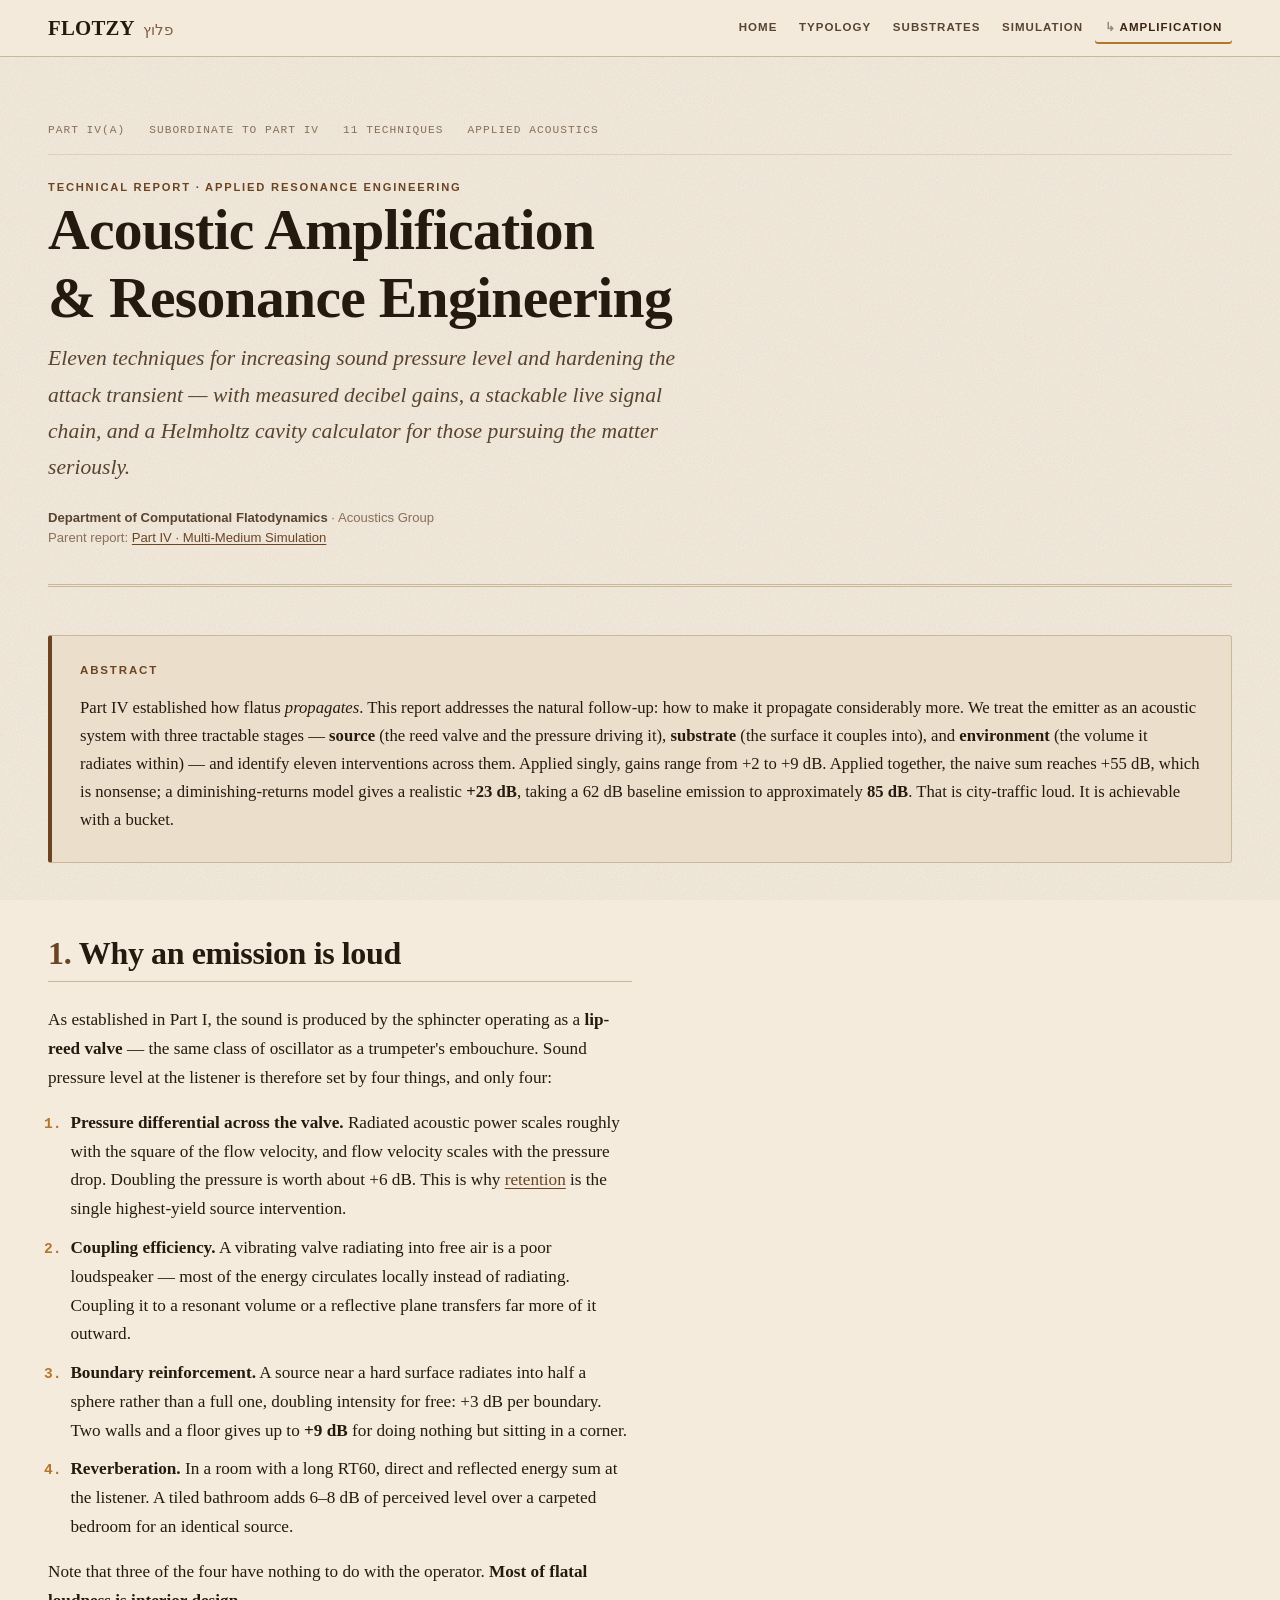
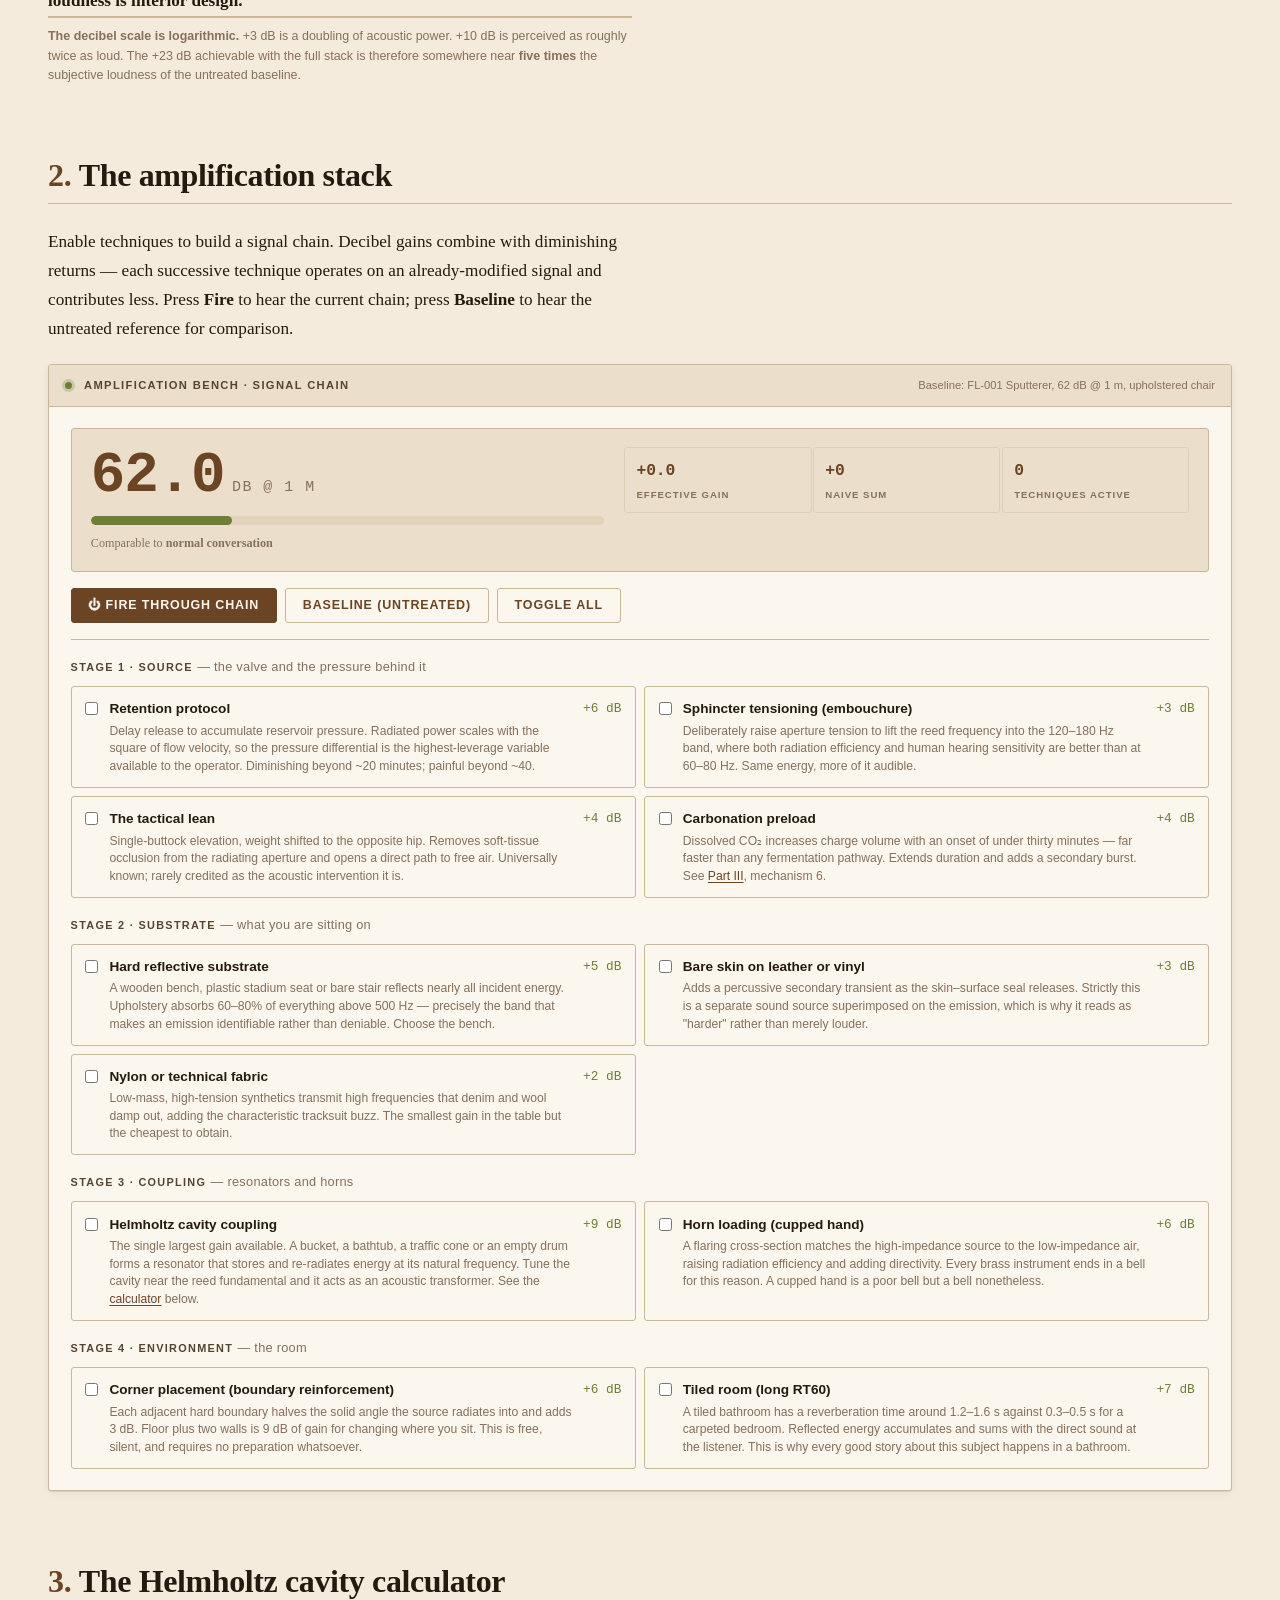
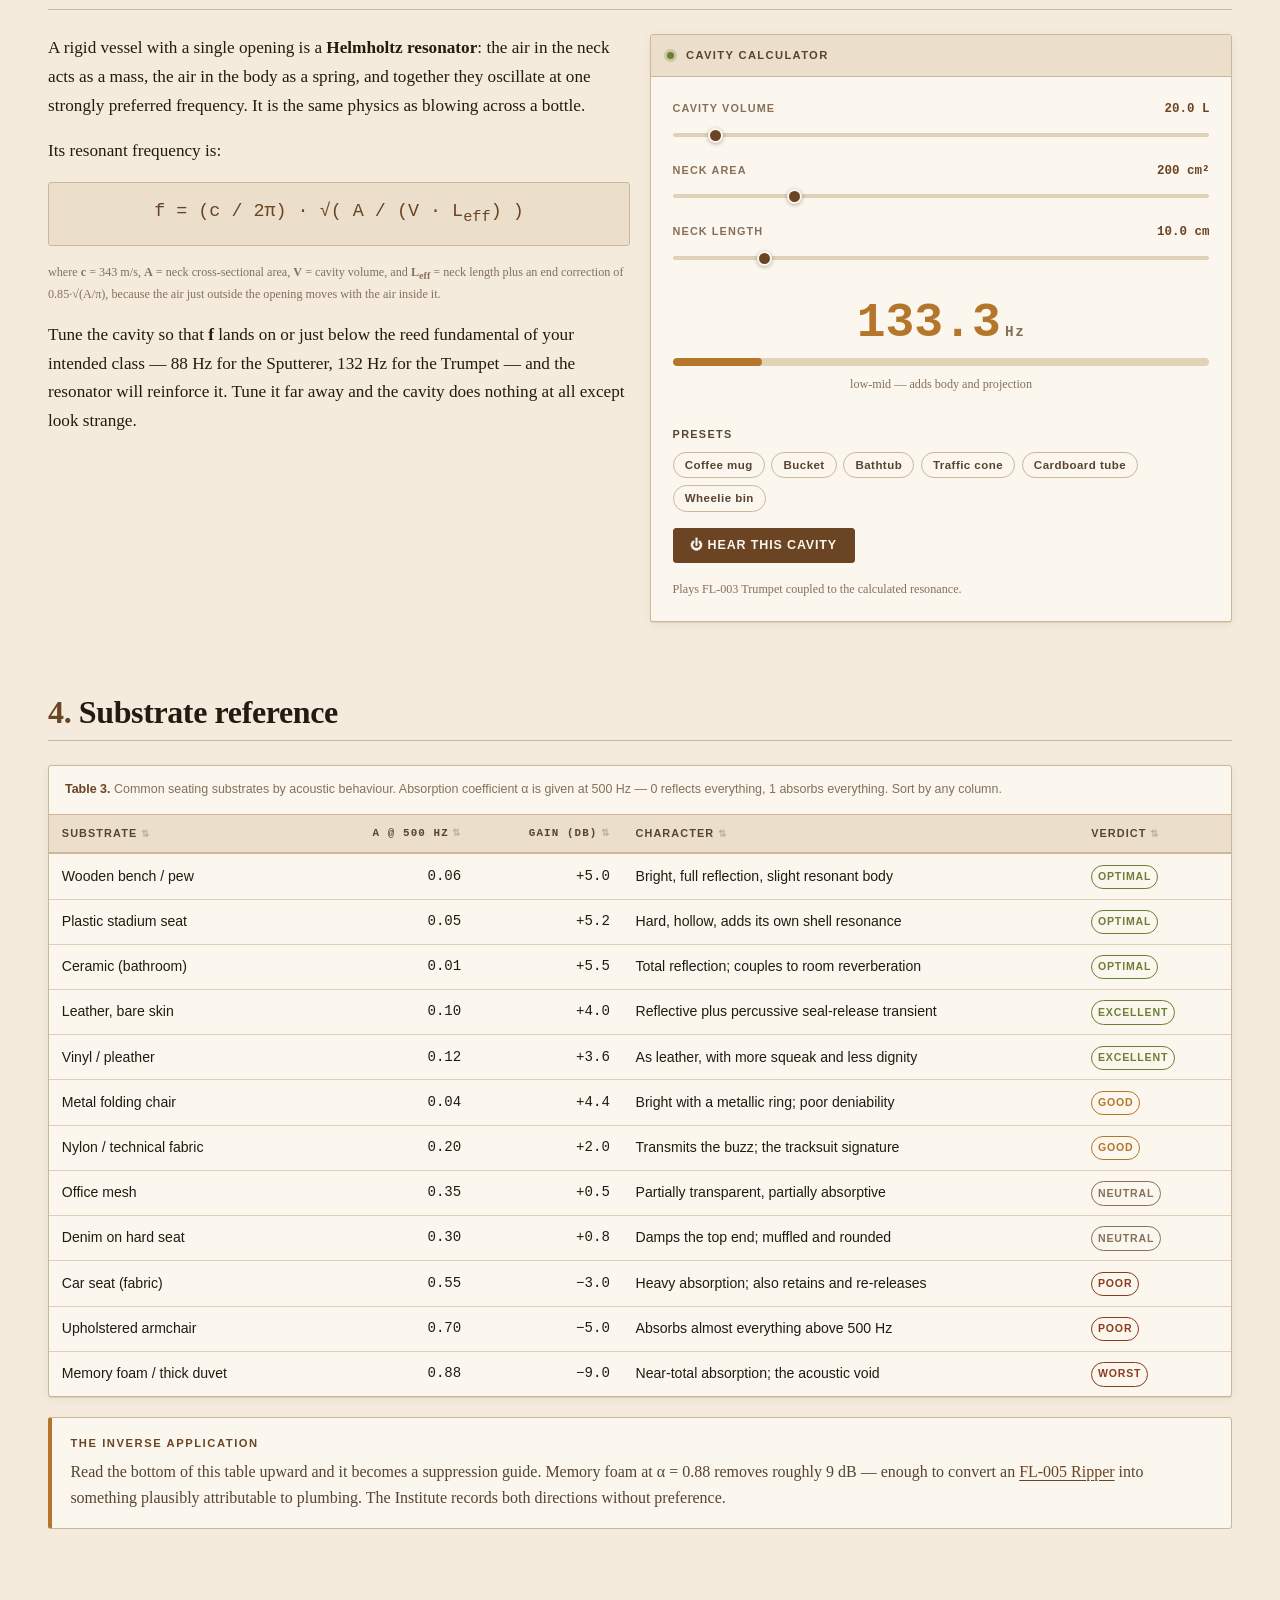
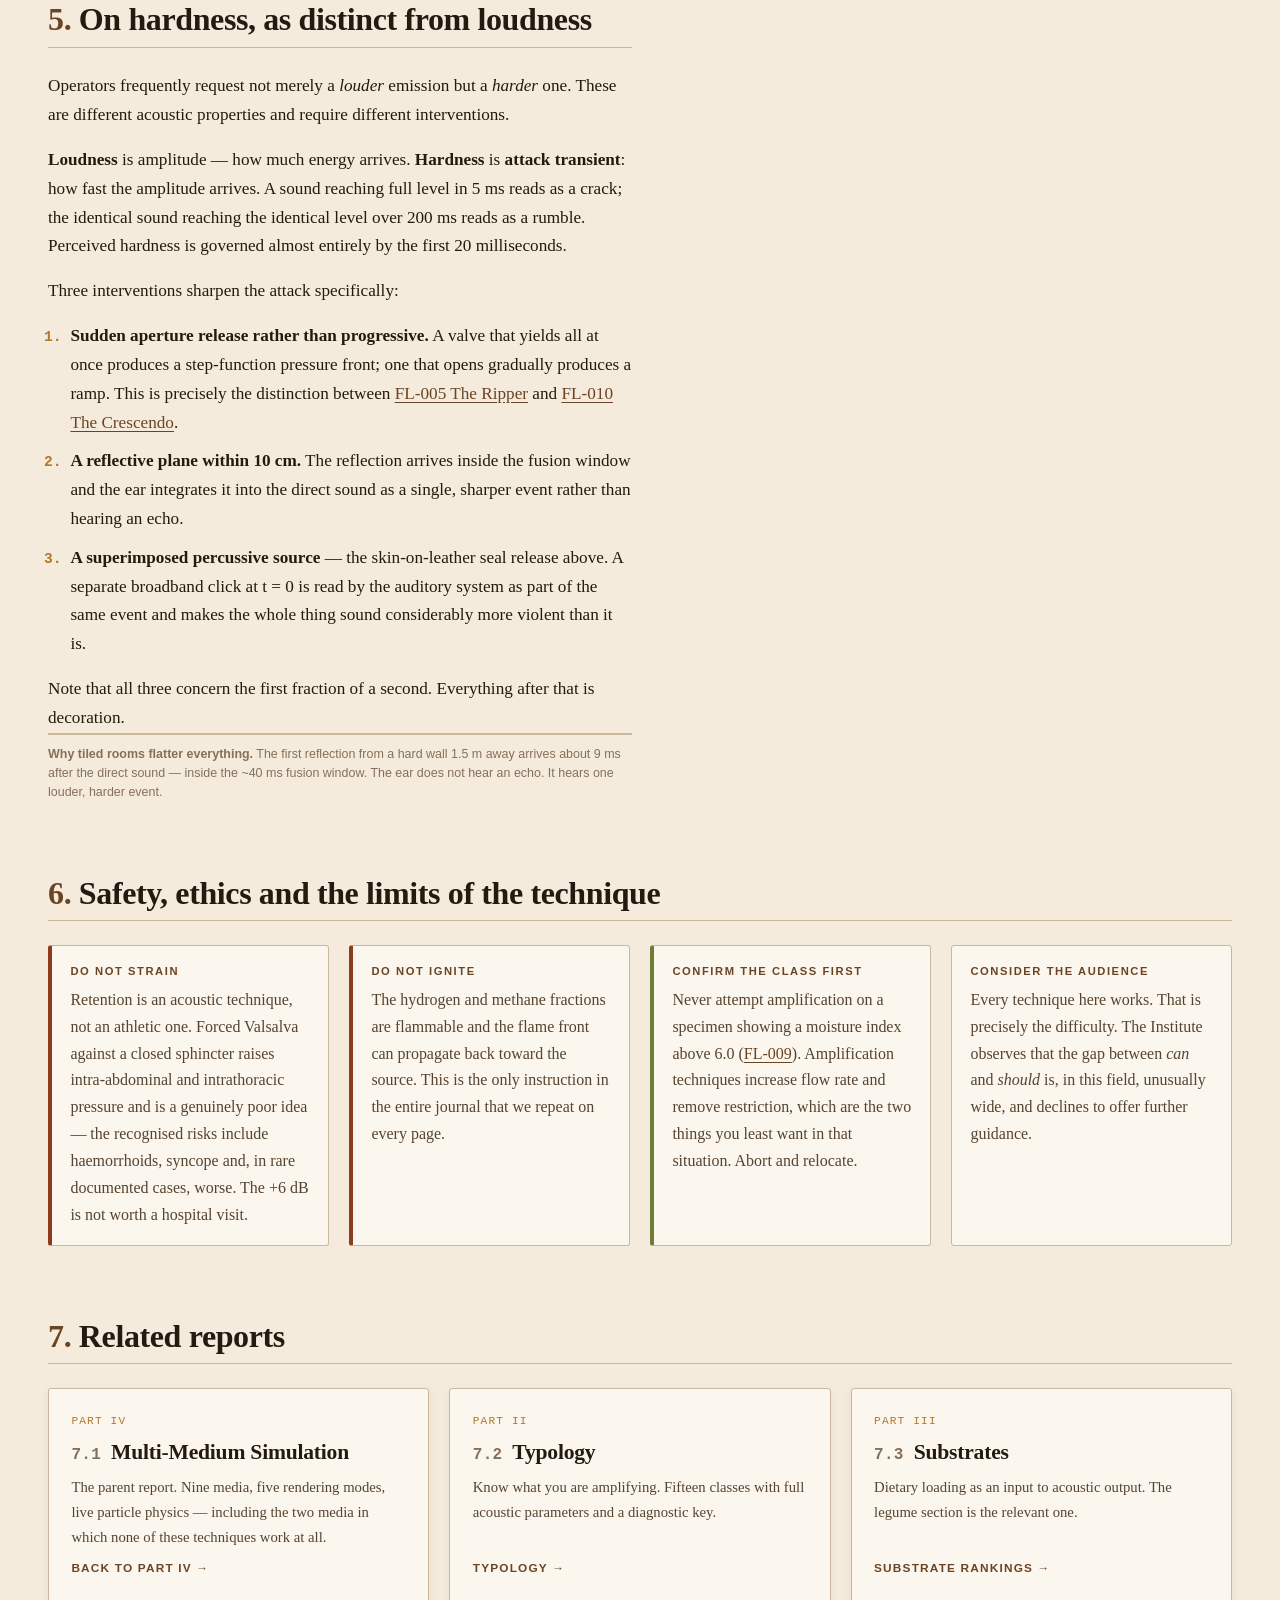
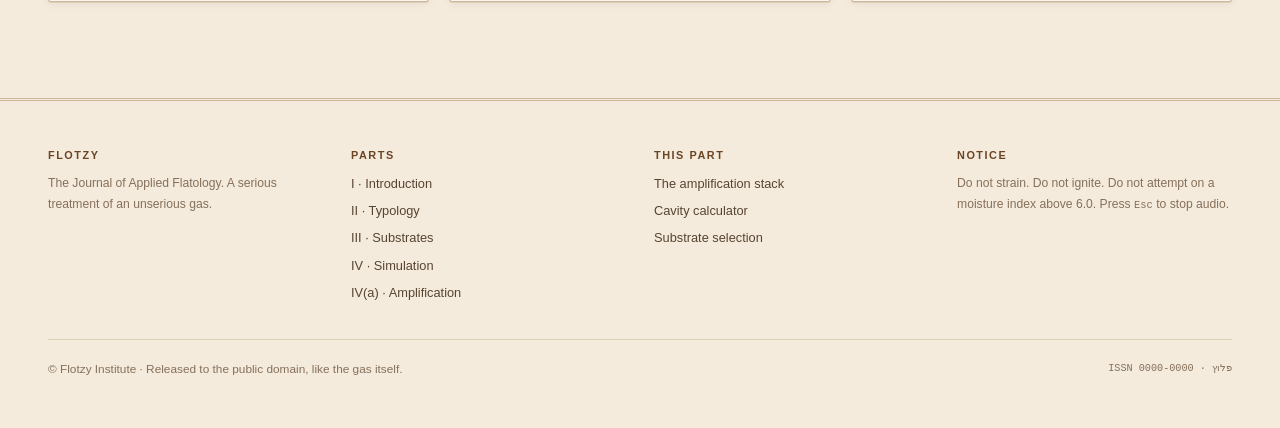
==== amplification.html @ f077f6a9 "Claude" ====
<!DOCTYPE html>
<html lang="en">
<head>
<meta charset="UTF-8">
<meta name="viewport" content="width=device-width, initial-scale=1">
<title>Acoustic Amplification &amp; Resonance Engineering — Flotzy</title>
<meta name="description" content="Eleven stackable techniques for increasing flatal sound pressure level, each with a measured decibel gain, plus a Helmholtz cavity calculator and a live signal chain.">
<link rel="icon" href="data:image/svg+xml,%3Csvg xmlns='http://www.w3.org/2000/svg' viewBox='0 0 32 32'%3E%3Crect width='32' height='32' rx='7' fill='%236B4423'/%3E%3Cellipse cx='12' cy='19' rx='7' ry='5.5' fill='%23E1D2B9' opacity='.9'/%3E%3Cellipse cx='21' cy='14' rx='5' ry='4' fill='%23B4762B'/%3E%3Cellipse cx='24' cy='22' rx='3.4' ry='2.7' fill='%23E1D2B9' opacity='.7'/%3E%3C/svg%3E">
<link rel="stylesheet" href="assets/css/paper.css">
</head>
<body>

<a class="skip" href="#main">Skip to content</a>

<header class="topbar">
  <div class="shell topbar__in">
    <a class="wordmark" href="index.html"><b>FLOTZY</b><span class="heb" lang="he" dir="rtl">פלוץ</span></a>
    <nav class="nav" aria-label="Primary">
      <a href="index.html">Home</a>
      <a href="types.html">Typology</a>
      <a href="foods.html">Substrates</a>
      <a href="science.html">Simulation</a>
      <a class="sub" href="amplification.html">Amplification</a>
    </nav>
  </div>
</header>

<main id="main" class="shell paper-body">

  <div class="masthead">
    <div class="masthead__meta">
      <span>Part IV(a)</span><span>Subordinate to Part IV</span><span>11 techniques</span><span>Applied Acoustics</span>
    </div>
    <p class="kicker">Technical Report · Applied Resonance Engineering</p>
    <h1>Acoustic Amplification<br>&amp; Resonance Engineering</h1>
    <p class="subtitle">Eleven techniques for increasing sound pressure level and hardening the attack
      transient — with measured decibel gains, a stackable live signal chain, and a Helmholtz cavity
      calculator for those pursuing the matter seriously.</p>
    <p class="byline">
      <b>Department of Computational Flatodynamics</b> · Acoustics Group<br>
      Parent report: <a href="science.html">Part IV · Multi-Medium Simulation</a>
    </p>
  </div>

  <div class="paper-grid section-gap numbered">

    <div class="full">
      <div class="abstract flow-md">
        <h2>Abstract</h2>
        <p>Part IV established how flatus <i>propagates</i>. This report addresses the natural follow-up:
          how to make it propagate considerably more. We treat the emitter as an acoustic system with
          three tractable stages — <b>source</b> (the reed valve and the pressure driving it),
          <b>substrate</b> (the surface it couples into), and <b>environment</b> (the volume it radiates
          within) — and identify eleven interventions across them. Applied singly, gains range from
          +2 to +9 dB. Applied together, the naive sum reaches +55 dB, which is nonsense; a
          diminishing-returns model gives a realistic <b>+23 dB</b>, taking a 62 dB baseline emission to
          approximately <b>85 dB</b>. That is city-traffic loud. It is achievable with a bucket.</p>
      </div>
    </div>

    <!-- ================= PHYSICS ================= -->
    <section>
      <h2 class="section-head">Why an emission is loud</h2>

      <div class="prose flow-md">
        <p>As established in Part I, the sound is produced by the sphincter operating as a
          <b>lip-reed valve</b> — the same class of oscillator as a trumpeter's embouchure. Sound pressure
          level at the listener is therefore set by four things, and only four:</p>
        <ol class="numlist">
          <li><b>Pressure differential across the valve.</b> Radiated acoustic power scales roughly with
            the square of the flow velocity, and flow velocity scales with the pressure drop. Doubling
            the pressure is worth about +6 dB. This is why <a href="#retention">retention</a> is the single
            highest-yield source intervention.</li>
          <li><b>Coupling efficiency.</b> A vibrating valve radiating into free air is a poor
            loudspeaker — most of the energy circulates locally instead of radiating. Coupling it to a
            resonant volume or a reflective plane transfers far more of it outward.</li>
          <li><b>Boundary reinforcement.</b> A source near a hard surface radiates into half a sphere
            rather than a full one, doubling intensity for free: +3 dB per boundary. Two walls and a floor
            gives up to <b>+9 dB</b> for doing nothing but sitting in a corner.</li>
          <li><b>Reverberation.</b> In a room with a long RT60, direct and reflected energy sum at the
            listener. A tiled bathroom adds 6–8 dB of perceived level over a carpeted bedroom for an
            identical source.</li>
        </ol>
        <p>Note that three of the four have nothing to do with the operator. <b>Most of flatal loudness is
          interior design.</b></p>
      </div>

      <aside class="marginal">
        <b>The decibel scale is logarithmic.</b> +3 dB is a doubling of acoustic power. +10 dB is
        perceived as roughly twice as loud. The +23 dB achievable with the full stack is therefore
        somewhere near <b>five times</b> the subjective loudness of the untreated baseline.
      </aside>
    </section>

    <!-- ================= THE STACK ================= -->
    <section class="full" id="stack">
      <h2 class="section-head">The amplification stack</h2>

      <p class="prose" style="margin-bottom:1.25rem">Enable techniques to build a signal chain. Decibel
        gains combine with diminishing returns — each successive technique operates on an already-modified
        signal and contributes less. Press <b>Fire</b> to hear the current chain; press <b>Baseline</b>
        to hear the untreated reference for comparison.</p>

      <div class="panel">
        <div class="panel__bar">
          <span class="dot"></span>
          <span>Amplification bench · signal chain</span>
          <span class="muted" style="margin-left:auto;text-transform:none;letter-spacing:0;font-weight:400">
            Baseline: FL-001 Sputterer, 62 dB @ 1 m, upholstered chair
          </span>
        </div>

        <div class="panel__body flow-md">

          <!-- output display -->
          <div class="splbox">
            <div>
              <div class="splbox__v"><span id="splTotal">62.0</span><small>dB @ 1 m</small></div>
              <div class="meter" id="splMeter" style="--v:27.5;--c:var(--methane);height:9px;margin:.7rem 0 .5rem"></div>
              <p class="tiny muted">Comparable to <b id="splCompare">normal conversation</b></p>
            </div>
            <div class="readouts" style="align-content:start">
              <div class="readout"><b id="splGain">+0.0</b><span>Effective gain</span></div>
              <div class="readout"><b id="splNaive">+0</b><span>Naive sum</span></div>
              <div class="readout"><b id="splCount">0</b><span>Techniques active</span></div>
            </div>
          </div>

          <p class="note note--warn tiny" id="hearingWarn" hidden>
            <span class="note__title">Above 85 dB</span>
            Sustained exposure at this level causes permanent hearing damage. The Institute notes that
            nobody has ever sustained a fart for eight hours, but records the warning for completeness.
          </p>

          <div class="btn-row">
            <button class="btn" id="ampFire" type="button">⏻ Fire through chain</button>
            <button class="btn btn--ghost" id="ampBaseline" type="button">Baseline (untreated)</button>
            <button class="btn btn--ghost" id="ampAll" type="button">Toggle all</button>
          </div>

          <hr class="hr">

          <!-- SOURCE -->
          <div>
            <div class="ctrl-label">Stage 1 · Source <span class="muted">— the valve and the pressure behind it</span></div>
            <div class="switches">
              <label class="switch" id="retention">
                <input type="checkbox" data-tech="retention">
                <span><b>Retention protocol</b>
                  <small>Delay release to accumulate reservoir pressure. Radiated power scales with the
                  square of flow velocity, so the pressure differential is the highest-leverage variable
                  available to the operator. Diminishing beyond ~20 minutes; painful beyond ~40.</small></span>
                <span class="gain">+6 dB</span>
              </label>
              <label class="switch">
                <input type="checkbox" data-tech="tensioning">
                <span><b>Sphincter tensioning (embouchure)</b>
                  <small>Deliberately raise aperture tension to lift the reed frequency into the
                  120–180 Hz band, where both radiation efficiency and human hearing sensitivity are
                  better than at 60–80 Hz. Same energy, more of it audible.</small></span>
                <span class="gain">+3 dB</span>
              </label>
              <label class="switch">
                <input type="checkbox" data-tech="lean">
                <span><b>The tactical lean</b>
                  <small>Single-buttock elevation, weight shifted to the opposite hip. Removes soft-tissue
                  occlusion from the radiating aperture and opens a direct path to free air. Universally
                  known; rarely credited as the acoustic intervention it is.</small></span>
                <span class="gain">+4 dB</span>
              </label>
              <label class="switch">
                <input type="checkbox" data-tech="carbonation">
                <span><b>Carbonation preload</b>
                  <small>Dissolved CO₂ increases charge volume with an onset of under thirty minutes —
                  far faster than any fermentation pathway. Extends duration and adds a secondary burst.
                  See <a href="foods.html">Part III</a>, mechanism 6.</small></span>
                <span class="gain">+4 dB</span>
              </label>
            </div>
          </div>

          <!-- SUBSTRATE -->
          <div id="substrate">
            <div class="ctrl-label">Stage 2 · Substrate <span class="muted">— what you are sitting on</span></div>
            <div class="switches">
              <label class="switch">
                <input type="checkbox" data-tech="hardSubstrate">
                <span><b>Hard reflective substrate</b>
                  <small>A wooden bench, plastic stadium seat or bare stair reflects nearly all incident
                  energy. Upholstery absorbs 60–80% of everything above 500 Hz — precisely the band that
                  makes an emission identifiable rather than deniable. Choose the bench.</small></span>
                <span class="gain">+5 dB</span>
              </label>
              <label class="switch">
                <input type="checkbox" data-tech="skinLeather">
                <span><b>Bare skin on leather or vinyl</b>
                  <small>Adds a percussive secondary transient as the skin–surface seal releases. Strictly
                  this is a separate sound source superimposed on the emission, which is why it reads as
                  "harder" rather than merely louder.</small></span>
                <span class="gain">+3 dB</span>
              </label>
              <label class="switch">
                <input type="checkbox" data-tech="nylon">
                <span><b>Nylon or technical fabric</b>
                  <small>Low-mass, high-tension synthetics transmit high frequencies that denim and wool
                  damp out, adding the characteristic tracksuit buzz. The smallest gain in the table but
                  the cheapest to obtain.</small></span>
                <span class="gain">+2 dB</span>
              </label>
            </div>
          </div>

          <!-- COUPLING -->
          <div>
            <div class="ctrl-label">Stage 3 · Coupling <span class="muted">— resonators and horns</span></div>
            <div class="switches">
              <label class="switch">
                <input type="checkbox" data-tech="cavity">
                <span><b>Helmholtz cavity coupling</b>
                  <small>The single largest gain available. A bucket, a bathtub, a traffic cone or an
                  empty drum forms a resonator that stores and re-radiates energy at its natural
                  frequency. Tune the cavity near the reed fundamental and it acts as an acoustic
                  transformer. See the <a href="#helmholtz">calculator</a> below.</small></span>
                <span class="gain">+9 dB</span>
              </label>
              <label class="switch">
                <input type="checkbox" data-tech="megaphone">
                <span><b>Horn loading (cupped hand)</b>
                  <small>A flaring cross-section matches the high-impedance source to the low-impedance
                  air, raising radiation efficiency and adding directivity. Every brass instrument ends
                  in a bell for this reason. A cupped hand is a poor bell but a bell nonetheless.</small></span>
                <span class="gain">+6 dB</span>
              </label>
            </div>
          </div>

          <!-- ENVIRONMENT -->
          <div>
            <div class="ctrl-label">Stage 4 · Environment <span class="muted">— the room</span></div>
            <div class="switches">
              <label class="switch">
                <input type="checkbox" data-tech="corner">
                <span><b>Corner placement (boundary reinforcement)</b>
                  <small>Each adjacent hard boundary halves the solid angle the source radiates into and
                  adds 3 dB. Floor plus two walls is 9 dB of gain for changing where you sit. This is
                  free, silent, and requires no preparation whatsoever.</small></span>
                <span class="gain">+6 dB</span>
              </label>
              <label class="switch">
                <input type="checkbox" data-tech="tiled">
                <span><b>Tiled room (long RT60)</b>
                  <small>A tiled bathroom has a reverberation time around 1.2–1.6 s against 0.3–0.5 s for
                  a carpeted bedroom. Reflected energy accumulates and sums with the direct sound at the
                  listener. This is why every good story about this subject happens in a bathroom.</small></span>
                <span class="gain">+7 dB</span>
              </label>
            </div>
          </div>

        </div>
      </div>
    </section>

    <!-- ================= HELMHOLTZ ================= -->
    <section class="full" id="helmholtz">
      <h2 class="section-head">The Helmholtz cavity calculator</h2>

      <div class="grid-2">
        <div class="prose flow-md">
          <p>A rigid vessel with a single opening is a <b>Helmholtz resonator</b>: the air in the neck acts
            as a mass, the air in the body as a spring, and together they oscillate at one strongly
            preferred frequency. It is the same physics as blowing across a bottle.</p>
          <p>Its resonant frequency is:</p>
          <p class="eqn mono">f = (c / 2π) · √( A / (V · L<sub>eff</sub>) )</p>
          <p class="tiny muted">where <b>c</b> = 343 m/s, <b>A</b> = neck cross-sectional area,
            <b>V</b> = cavity volume, and <b>L<sub>eff</sub></b> = neck length plus an end correction of
            0.85·√(A/π), because the air just outside the opening moves with the air inside it.</p>
          <p>Tune the cavity so that <b>f</b> lands on or just below the reed fundamental of your intended
            class — 88 Hz for the Sputterer, 132 Hz for the Trumpet — and the resonator will reinforce
            it. Tune it far away and the cavity does nothing at all except look strange.</p>
        </div>

        <div class="panel">
          <div class="panel__bar"><span class="dot"></span> Cavity calculator</div>
          <div class="panel__body flow-md">
            <div class="ctrl">
              <label for="hV">Cavity volume <output data-unit=" L">20</output></label>
              <input type="range" id="hV" min="0.3" max="300" step="0.1" value="20">
            </div>
            <div class="ctrl">
              <label for="hA">Neck area <output data-unit=" cm²">200</output></label>
              <input type="range" id="hA" min="5" max="900" step="5" value="200">
            </div>
            <div class="ctrl">
              <label for="hL">Neck length <output data-unit=" cm">10</output></label>
              <input type="range" id="hL" min="0.5" max="60" step="0.5" value="10">
            </div>

            <div class="hres">
              <div class="hres__v"><span id="hOut">—</span><small>Hz</small></div>
              <div class="meter" id="hMeter" style="--v:20;--c:var(--ochre);height:8px"></div>
              <p class="tiny muted" id="hNote"></p>
            </div>

            <div>
              <div class="ctrl-label">Presets</div>
              <div class="chips">
                <button class="chip" type="button" data-cavity="0.4,28,8">Coffee mug</button>
                <button class="chip" type="button" data-cavity="20,200,10">Bucket</button>
                <button class="chip" type="button" data-cavity="150,600,6">Bathtub</button>
                <button class="chip" type="button" data-cavity="30,320,45">Traffic cone</button>
                <button class="chip" type="button" data-cavity="3,45,60">Cardboard tube</button>
                <button class="chip" type="button" data-cavity="200,900,12">Wheelie bin</button>
              </div>
            </div>

            <button class="btn" id="hHear" type="button">⏻ Hear this cavity</button>
            <p class="tiny muted">Plays FL-003 Trumpet coupled to the calculated resonance.</p>
          </div>
        </div>
      </div>
    </section>

    <!-- ================= SUBSTRATE TABLE ================= -->
    <section class="full">
      <h2 class="section-head">Substrate reference</h2>

      <div class="table-wrap">
        <table data-sortable>
          <caption><b>Table 3.</b> Common seating substrates by acoustic behaviour. Absorption coefficient
            α is given at 500 Hz — 0 reflects everything, 1 absorbs everything. Sort by any column.</caption>
          <thead>
            <tr>
              <th data-sort="text">Substrate</th>
              <th class="num" data-sort="num">α @ 500 Hz</th>
              <th class="num" data-sort="num">Gain (dB)</th>
              <th data-sort="text">Character</th>
              <th data-sort="text">Verdict</th>
            </tr>
          </thead>
          <tbody>
            <tr><td>Wooden bench / pew</td><td class="num">0.06</td><td class="num">+5.0</td><td>Bright, full reflection, slight resonant body</td><td><span class="tag tag--meth">Optimal</span></td></tr>
            <tr><td>Plastic stadium seat</td><td class="num">0.05</td><td class="num">+5.2</td><td>Hard, hollow, adds its own shell resonance</td><td><span class="tag tag--meth">Optimal</span></td></tr>
            <tr><td>Ceramic (bathroom)</td><td class="num">0.01</td><td class="num">+5.5</td><td>Total reflection; couples to room reverberation</td><td><span class="tag tag--meth">Optimal</span></td></tr>
            <tr><td>Leather, bare skin</td><td class="num">0.10</td><td class="num">+4.0</td><td>Reflective plus percussive seal-release transient</td><td><span class="tag tag--meth">Excellent</span></td></tr>
            <tr><td>Vinyl / pleather</td><td class="num">0.12</td><td class="num">+3.6</td><td>As leather, with more squeak and less dignity</td><td><span class="tag tag--meth">Excellent</span></td></tr>
            <tr><td>Metal folding chair</td><td class="num">0.04</td><td class="num">+4.4</td><td>Bright with a metallic ring; poor deniability</td><td><span class="tag tag--ochre">Good</span></td></tr>
            <tr><td>Nylon / technical fabric</td><td class="num">0.20</td><td class="num">+2.0</td><td>Transmits the buzz; the tracksuit signature</td><td><span class="tag tag--ochre">Good</span></td></tr>
            <tr><td>Office mesh</td><td class="num">0.35</td><td class="num">+0.5</td><td>Partially transparent, partially absorptive</td><td><span class="tag">Neutral</span></td></tr>
            <tr><td>Denim on hard seat</td><td class="num">0.30</td><td class="num">+0.8</td><td>Damps the top end; muffled and rounded</td><td><span class="tag">Neutral</span></td></tr>
            <tr><td>Car seat (fabric)</td><td class="num">0.55</td><td class="num">−3.0</td><td>Heavy absorption; also retains and re-releases</td><td><span class="tag tag--haz">Poor</span></td></tr>
            <tr><td>Upholstered armchair</td><td class="num">0.70</td><td class="num">−5.0</td><td>Absorbs almost everything above 500 Hz</td><td><span class="tag tag--haz">Poor</span></td></tr>
            <tr><td>Memory foam / thick duvet</td><td class="num">0.88</td><td class="num">−9.0</td><td>Near-total absorption; the acoustic void</td><td><span class="tag tag--haz">Worst</span></td></tr>
          </tbody>
        </table>
      </div>

      <div class="note note--data" style="margin-top:1.25rem">
        <span class="note__title">The inverse application</span>
        Read the bottom of this table upward and it becomes a suppression guide. Memory foam at
        α = 0.88 removes roughly 9 dB — enough to convert an
        <a href="types.html#ripper">FL-005 Ripper</a> into something plausibly attributable to plumbing.
        The Institute records both directions without preference.
      </div>
    </section>

    <!-- ================= HARDNESS ================= -->
    <section>
      <h2 class="section-head">On hardness, as distinct from loudness</h2>

      <div class="prose flow-md">
        <p>Operators frequently request not merely a <i>louder</i> emission but a <i>harder</i> one. These
          are different acoustic properties and require different interventions.</p>
        <p><b>Loudness</b> is amplitude — how much energy arrives. <b>Hardness</b> is
          <b>attack transient</b>: how fast the amplitude arrives. A sound reaching full level in 5 ms
          reads as a crack; the identical sound reaching the identical level over 200 ms reads as a
          rumble. Perceived hardness is governed almost entirely by the first 20 milliseconds.</p>
        <p>Three interventions sharpen the attack specifically:</p>
        <ol class="numlist">
          <li><b>Sudden aperture release rather than progressive.</b> A valve that yields all at once
            produces a step-function pressure front; one that opens gradually produces a ramp. This is
            precisely the distinction between <a href="types.html#ripper">FL-005 The Ripper</a> and
            <a href="types.html#crescendo">FL-010 The Crescendo</a>.</li>
          <li><b>A reflective plane within 10 cm.</b> The reflection arrives inside the fusion window and
            the ear integrates it into the direct sound as a single, sharper event rather than hearing an
            echo.</li>
          <li><b>A superimposed percussive source</b> — the skin-on-leather seal release above. A separate
            broadband click at t = 0 is read by the auditory system as part of the same event and makes
            the whole thing sound considerably more violent than it is.</li>
        </ol>
        <p>Note that all three concern the first fraction of a second. Everything after that is decoration.</p>
      </div>

      <aside class="marginal">
        <b>Why tiled rooms flatter everything.</b> The first reflection from a hard wall 1.5 m away
        arrives about 9 ms after the direct sound — inside the ~40 ms fusion window. The ear does not
        hear an echo. It hears one louder, harder event.
      </aside>
    </section>

    <!-- ================= SAFETY ================= -->
    <section class="full">
      <h2 class="section-head">Safety, ethics and the limits of the technique</h2>

      <div class="grid-2">
        <div class="note note--warn">
          <span class="note__title">Do not strain</span>
          Retention is an acoustic technique, not an athletic one. Forced Valsalva against a closed
          sphincter raises intra-abdominal and intrathoracic pressure and is a genuinely poor idea —
          the recognised risks include haemorrhoids, syncope and, in rare documented cases, worse. The
          +6 dB is not worth a hospital visit.
        </div>
        <div class="note note--warn">
          <span class="note__title">Do not ignite</span>
          The hydrogen and methane fractions are flammable and the flame front can propagate back toward
          the source. This is the only instruction in the entire journal that we repeat on every page.
        </div>
        <div class="note note--tip">
          <span class="note__title">Confirm the class first</span>
          Never attempt amplification on a specimen showing a moisture index above 6.0
          (<a href="types.html#wet">FL-009</a>). Amplification techniques increase flow rate and remove
          restriction, which are the two things you least want in that situation. Abort and relocate.
        </div>
        <div class="note">
          <span class="note__title">Consider the audience</span>
          Every technique here works. That is precisely the difficulty. The Institute observes that the
          gap between <i>can</i> and <i>should</i> is, in this field, unusually wide, and declines to
          offer further guidance.
        </div>
      </div>
    </section>

    <section class="full">
      <h2 class="section-head">Related reports</h2>
      <div class="cards">
        <a class="card" href="science.html"><span class="card__no">Part IV</span><h3>Multi-Medium Simulation</h3><p>The parent report. Nine media, five rendering modes, live particle physics — including the two media in which none of these techniques work at all.</p><span class="card__go">Back to Part IV →</span></a>
        <a class="card" href="types.html"><span class="card__no">Part II</span><h3>Typology</h3><p>Know what you are amplifying. Fifteen classes with full acoustic parameters and a diagnostic key.</p><span class="card__go">Typology →</span></a>
        <a class="card" href="foods.html"><span class="card__no">Part III</span><h3>Substrates</h3><p>Dietary loading as an input to acoustic output. The legume section is the relevant one.</p><span class="card__go">Substrate rankings →</span></a>
      </div>
    </section>

  </div>
</main>

<footer class="site-foot">
  <div class="shell">
    <div class="site-foot__grid">
      <div><h4>Flotzy</h4><p class="tiny">The Journal of Applied Flatology. A serious treatment of an unserious gas.</p></div>
      <div><h4>Parts</h4><ul>
        <li><a href="index.html">I · Introduction</a></li>
        <li><a href="types.html">II · Typology</a></li>
        <li><a href="foods.html">III · Substrates</a></li>
        <li><a href="science.html">IV · Simulation</a></li>
        <li><a href="amplification.html">IV(a) · Amplification</a></li>
      </ul></div>
      <div><h4>This part</h4><ul>
        <li><a href="#stack">The amplification stack</a></li>
        <li><a href="#helmholtz">Cavity calculator</a></li>
        <li><a href="#substrate">Substrate selection</a></li>
      </ul></div>
      <div><h4>Notice</h4><p class="tiny">Do not strain. Do not ignite. Do not attempt on a moisture index above 6.0. Press <kbd>Esc</kbd> to stop audio.</p></div>
    </div>
    <div class="site-foot__base">
      <span>© Flotzy Institute · Released to the public domain, like the gas itself.</span>
      <span class="mono">ISSN 0000-0000 · <span lang="he" dir="rtl">פלוץ</span></span>
    </div>
  </div>
</footer>

<style>
  .ctrl-label {
    font-family: var(--sans); font-size: .68rem; font-weight: 700;
    letter-spacing: .12em; text-transform: uppercase; color: var(--ink-2);
    margin-bottom: .55rem;
  }
  .ctrl-label .muted { font-weight: 400; letter-spacing: .02em; text-transform: none; font-size: .8rem; }
  .switches { display: grid; gap: .5rem; }
  @media (min-width: 900px) { .switches { grid-template-columns: 1fr 1fr; } }

  .splbox {
    display: grid; gap: 1.25rem; align-items: start;
    padding: 1.1rem 1.2rem;
    background: var(--paper-2);
    border: 1px solid var(--rule);
    border-radius: var(--radius);
  }
  @media (min-width: 700px) { .splbox { grid-template-columns: minmax(0, 1fr) minmax(0, 1.1fr); } }
  .splbox__v {
    font-family: var(--mono); font-size: clamp(2.4rem, 1.8rem + 3vw, 3.6rem);
    font-weight: 600; line-height: 1; color: var(--brown);
    font-variant-numeric: tabular-nums; letter-spacing: -.02em;
  }
  .splbox__v small {
    font-size: .26em; color: var(--ink-3); font-weight: 400;
    letter-spacing: .1em; margin-left: .5em; text-transform: uppercase;
  }

  .numlist { padding-left: 1.4rem; display: grid; gap: .6rem; }
  .numlist li::marker { color: var(--ochre); font-weight: 700; font-family: var(--mono); font-size: .85em; }

  .eqn {
    font-size: 1.15rem; text-align: center; padding: .9rem 1rem;
    background: var(--paper-2); border: 1px solid var(--rule);
    border-radius: var(--radius); color: var(--brown);
  }

  .hres { text-align: center; padding: .9rem 0; }
  .hres__v {
    font-family: var(--mono); font-size: clamp(2rem, 1.5rem + 2.5vw, 3rem);
    font-weight: 600; color: var(--ochre); line-height: 1; font-variant-numeric: tabular-nums;
  }
  .hres__v small { font-size: .3em; color: var(--ink-3); margin-left: .3em; letter-spacing: .1em; }
  .hres .meter { margin: .7rem 0 .5rem; }
</style>

<script src="assets/js/synth.js"></script>
<script src="assets/js/site.js"></script>
<script src="assets/js/amp.js"></script>
</body>
</html>
---- assets/css/paper.css ----
/* ============================================================
   FLOTZY — Journal of Applied Flatology
   paper.css — shared design system
   A serious typographic system for an unserious subject.
   ============================================================ */

/* ---------- 1. Tokens ---------- */

:root {
  /* Paper & ink */
  --paper:      #F4EBDD;
  --paper-2:    #EBDFCB;
  --paper-3:    #E1D2B9;
  --card:       #FBF6EE;
  --ink:        #241A10;
  --ink-2:      #574430;
  --ink-3:      #86705A;
  --rule:       #CBB79A;
  --rule-soft:  #DED0B7;

  /* Brand — the brown */
  --brown:      #6B4423;
  --brown-deep: #3B2412;
  --brown-lite: #9A6B39;
  --ochre:      #B4762B;
  --methane:    #6E7F35;
  --sulfur:     #B79B1E;
  --hazard:     #8C3B1E;
  --steam:      #7C8FA0;

  /* Type */
  --serif: "Iowan Old Style", "Palatino Linotype", Palatino, "Book Antiqua",
           Georgia, "Times New Roman", serif;
  --sans:  "Inter", -apple-system, BlinkMacSystemFont, "Segoe UI", Roboto,
           "Helvetica Neue", Arial, sans-serif;
  --mono:  "SFMono-Regular", "Cascadia Mono", Consolas, "Liberation Mono",
           Menlo, monospace;

  /* Metrics */
  --measure: 68ch;
  --gutter: clamp(1.25rem, 4vw, 3rem);
  --shell: 1220px;
  --radius: 3px;

  /* Elevation — paper stacks, it doesn't float */
  --lift-1: 0 1px 0 var(--rule-soft), 0 2px 10px rgba(59, 36, 18, .06);
  --lift-2: 0 1px 0 var(--rule), 0 10px 34px rgba(59, 36, 18, .11);

  color-scheme: light dark;
}

@media (prefers-color-scheme: dark) {
  :root {
    --paper:      #17120D;
    --paper-2:    #1E1811;
    --paper-3:    #2A2118;
    --card:       #201A13;
    --ink:        #F0E4D2;
    --ink-2:      #C3B199;
    --ink-3:      #8E7C66;
    --rule:       #4A3A28;
    --rule-soft:  #33281C;

    --brown:      #C79157;
    --brown-deep: #E0B583;
    --brown-lite: #A87540;
    --ochre:      #DBA24C;
    --methane:    #A6BB5E;
    --sulfur:     #D8BE3C;
    --hazard:     #D97A52;
    --steam:      #9BB0C2;

    --lift-1: 0 1px 0 #00000055, 0 2px 10px rgba(0, 0, 0, .35);
    --lift-2: 0 1px 0 #00000066, 0 12px 34px rgba(0, 0, 0, .5);
  }
}

/* ---------- 2. Reset ---------- */

*, *::before, *::after { box-sizing: border-box; }
* { margin: 0; }

html {
  -webkit-text-size-adjust: 100%;
  scroll-behavior: smooth;
  scroll-padding-top: 5.5rem;
}
@media (prefers-reduced-motion: reduce) {
  html { scroll-behavior: auto; }
  *, *::before, *::after {
    animation-duration: .001ms !important;
    animation-iteration-count: 1 !important;
    transition-duration: .001ms !important;
  }
}

body {
  background: var(--paper);
  color: var(--ink);
  font-family: var(--serif);
  font-size: clamp(1rem, .96rem + .2vw, 1.075rem);
  line-height: 1.68;
  text-rendering: optimizeLegibility;
  -webkit-font-smoothing: antialiased;
  overflow-x: hidden;
}

/* Paper grain */
body::before {
  content: "";
  position: fixed;
  inset: 0;
  z-index: 0;
  pointer-events: none;
  opacity: .5;
  mix-blend-mode: multiply;
  background-image: url("data:image/svg+xml,%3Csvg xmlns='http://www.w3.org/2000/svg' width='180' height='180'%3E%3Cfilter id='n'%3E%3CfeTurbulence type='fractalNoise' baseFrequency='.85' numOctaves='4' stitchTiles='stitch'/%3E%3C/filter%3E%3Crect width='180' height='180' filter='url(%23n)' opacity='.35'/%3E%3C/svg%3E");
}
@media (prefers-color-scheme: dark) {
  body::before { mix-blend-mode: overlay; opacity: .22; }
}

img, svg, canvas { display: block; max-width: 100%; }
canvas { height: auto; }

a { color: var(--brown); text-underline-offset: .16em; text-decoration-thickness: from-font; }
a:hover { color: var(--ochre); }
:focus-visible { outline: 2px solid var(--ochre); outline-offset: 3px; border-radius: 2px; }

::selection { background: color-mix(in srgb, var(--ochre) 32%, transparent); }

/* ---------- 3. Typography ---------- */

h1, h2, h3, h4, h5 {
  font-family: var(--serif);
  font-weight: 600;
  line-height: 1.18;
  letter-spacing: -0.012em;
  text-wrap: balance;
}
h1 { font-size: clamp(2.1rem, 1.5rem + 2.9vw, 3.6rem); }
h2 { font-size: clamp(1.5rem, 1.25rem + 1.15vw, 2rem); }
h3 { font-size: clamp(1.15rem, 1.05rem + .5vw, 1.35rem); }
h4 { font-size: 1.05rem; }

p + p { margin-top: .85em; }

strong { font-weight: 650; }
em { font-style: italic; }

.lede {
  font-size: clamp(1.1rem, 1.02rem + .45vw, 1.3rem);
  line-height: 1.6;
  color: var(--ink-2);
}

.binomial { font-style: italic; color: var(--ink-2); }

.kicker,
.eyebrow {
  font-family: var(--sans);
  font-size: .7rem;
  font-weight: 600;
  letter-spacing: .16em;
  text-transform: uppercase;
  color: var(--brown);
}

.smallcaps {
  font-variant-caps: all-small-caps;
  letter-spacing: .06em;
}

.mono, code, kbd, samp {
  font-family: var(--mono);
  font-size: .86em;
  font-variant-ligatures: none;
}

code:not(pre code) {
  background: var(--paper-2);
  border: 1px solid var(--rule-soft);
  border-radius: var(--radius);
  padding: .08em .34em;
}

.num { font-variant-numeric: tabular-nums lining-nums; }

/* Drop cap */
.dropcap::first-letter {
  float: left;
  font-size: 3.6em;
  line-height: .82;
  padding: .05em .09em 0 0;
  color: var(--brown);
  font-weight: 600;
}

/* ---------- 4. Shell & layout ---------- */

.shell {
  width: min(100% - (var(--gutter) * 2), var(--shell));
  margin-inline: auto;
  position: relative;
  z-index: 1;
}

.prose { max-width: var(--measure); }

/* Tufte-ish: content column + margin column for notes/figures */
.paper-grid {
  display: grid;
  grid-template-columns: minmax(0, var(--measure)) minmax(0, 1fr);
  gap: 0 clamp(1.5rem, 3vw, 3.25rem);
  align-items: start;
}
.paper-grid > * { grid-column: 1; min-width: 0; }
.paper-grid > .marginal { grid-column: 2; }
.paper-grid > .full { grid-column: 1 / -1; }

@media (max-width: 1080px) {
  .paper-grid { grid-template-columns: minmax(0, 1fr); }
  .paper-grid > .marginal,
  .paper-grid > .full { grid-column: 1; }
}

section { scroll-margin-top: 5.5rem; }

.stack > * + * { margin-top: var(--s, 1rem); }
.section-gap > * + * { margin-top: clamp(2.75rem, 6vw, 4.5rem); }

/* Section numbering */
.numbered { counter-reset: sect; }
.numbered > section { counter-increment: sect; counter-reset: sub; }
.numbered > section > h2::before {
  content: counter(sect) ". ";
  color: var(--brown);
  font-variant-numeric: lining-nums;
}
.numbered > section h3 { counter-increment: sub; }
.numbered > section h3::before {
  content: counter(sect) "." counter(sub) "  ";
  color: var(--ink-3);
  font-family: var(--mono);
  font-size: .74em;
  letter-spacing: .02em;
}

.section-head {
  border-bottom: 1px solid var(--rule);
  padding-bottom: .5rem;
  margin-bottom: 1.5rem;
}

/* ---------- 5. Site header ---------- */

.topbar {
  position: sticky;
  top: 0;
  z-index: 60;
  background: color-mix(in srgb, var(--paper) 88%, transparent);
  backdrop-filter: blur(12px) saturate(1.3);
  -webkit-backdrop-filter: blur(12px) saturate(1.3);
  border-bottom: 1px solid var(--rule);
}
.topbar__in {
  display: flex;
  align-items: center;
  gap: 1rem;
  min-height: 3.5rem;
  padding-block: .5rem;
}

.wordmark {
  display: inline-flex;
  align-items: baseline;
  gap: .5rem;
  text-decoration: none;
  color: var(--ink);
  flex: none;
}
.wordmark b {
  font-size: 1.3rem;
  font-weight: 700;
  letter-spacing: .01em;
}
.wordmark .heb {
  font-size: .95rem;
  color: var(--brown);
  opacity: .85;
}

.nav {
  margin-left: auto;
  display: flex;
  align-items: center;
  gap: .15rem;
  flex-wrap: wrap;
  font-family: var(--sans);
  font-size: .78rem;
  font-weight: 500;
  letter-spacing: .04em;
}
.nav a {
  color: var(--ink-2);
  text-decoration: none;
  padding: .42rem .6rem;
  border-radius: var(--radius);
  white-space: nowrap;
  text-transform: uppercase;
  letter-spacing: .09em;
  font-size: .72rem;
  font-weight: 600;
}
.nav a:hover { background: var(--paper-2); color: var(--ink); }
.nav a[aria-current="page"] {
  color: var(--brown-deep);
  box-shadow: inset 0 -2px 0 var(--ochre);
}
@media (prefers-color-scheme: dark) {
  .nav a[aria-current="page"] { color: var(--brown-deep); }
}
.nav a.sub::before {
  content: "↳ ";
  opacity: .5;
}

/* ---------- 6. Masthead ---------- */

.masthead {
  border-bottom: 3px double var(--rule);
  padding: clamp(2.25rem, 6vw, 4rem) 0 clamp(1.5rem, 3vw, 2.25rem);
  margin-bottom: clamp(2rem, 5vw, 3rem);
}
.masthead__meta {
  display: flex;
  flex-wrap: wrap;
  gap: .5rem 1.5rem;
  font-family: var(--mono);
  font-size: .7rem;
  letter-spacing: .09em;
  text-transform: uppercase;
  color: var(--ink-3);
  padding-bottom: .9rem;
  margin-bottom: 1.4rem;
  border-bottom: 1px solid var(--rule-soft);
}
.masthead h1 { margin-bottom: .5rem; }
.masthead .subtitle {
  font-size: clamp(1.05rem, .95rem + .5vw, 1.35rem);
  color: var(--ink-2);
  font-style: italic;
  max-width: 62ch;
}

.byline {
  margin-top: 1.4rem;
  font-family: var(--sans);
  font-size: .82rem;
  color: var(--ink-3);
  line-height: 1.55;
}
.byline b { color: var(--ink-2); font-weight: 600; }

/* ---------- 7. Abstract & callouts ---------- */

.abstract {
  background: var(--paper-2);
  border: 1px solid var(--rule);
  border-left: 4px solid var(--brown);
  border-radius: var(--radius);
  padding: clamp(1.15rem, 3vw, 1.75rem);
  font-size: .97em;
}
.abstract h2,
.abstract h3 {
  font-family: var(--sans);
  font-size: .72rem;
  font-weight: 700;
  letter-spacing: .16em;
  text-transform: uppercase;
  color: var(--brown);
  margin-bottom: .6rem;
}
.abstract h2::before { content: none !important; }

.note {
  border: 1px solid var(--rule);
  border-radius: var(--radius);
  background: var(--card);
  padding: 1rem 1.15rem;
  font-size: .93em;
  color: var(--ink-2);
}
.note--warn  { border-left: 4px solid var(--hazard); }
.note--tip   { border-left: 4px solid var(--methane); }
.note--data  { border-left: 4px solid var(--ochre); }
.note b, .note strong { color: var(--ink); }
.note__title {
  font-family: var(--sans);
  font-size: .7rem;
  font-weight: 700;
  letter-spacing: .14em;
  text-transform: uppercase;
  color: var(--brown);
  display: block;
  margin-bottom: .35rem;
}

/* Margin note */
.marginal {
  font-family: var(--sans);
  font-size: .78rem;
  line-height: 1.55;
  color: var(--ink-3);
  border-top: 2px solid var(--rule);
  padding-top: .6rem;
}
@media (max-width: 1080px) {
  .marginal {
    border-top: none;
    border-left: 2px solid var(--rule);
    padding: .1rem 0 .1rem .9rem;
    margin-top: 1.25rem;
  }
}

/* ---------- 8. Figures & tables ---------- */

.paper-body { counter-reset: fig tbl; }

figure {
  border: 1px solid var(--rule);
  border-radius: var(--radius);
  background: var(--card);
  padding: clamp(.9rem, 2.5vw, 1.35rem);
  box-shadow: var(--lift-1);
}
figcaption {
  margin-top: .85rem;
  padding-top: .7rem;
  border-top: 1px solid var(--rule-soft);
  font-family: var(--sans);
  font-size: .78rem;
  line-height: 1.5;
  color: var(--ink-3);
}
figcaption b, figcaption strong { color: var(--ink-2); font-weight: 650; }
figure[data-fig] { counter-increment: fig; }
figure[data-fig] > figcaption::before {
  content: "Fig. " counter(fig) " — ";
  font-weight: 700;
  color: var(--brown);
  letter-spacing: .04em;
}

.table-wrap {
  overflow-x: auto;
  border: 1px solid var(--rule);
  border-radius: var(--radius);
  background: var(--card);
  box-shadow: var(--lift-1);
  -webkit-overflow-scrolling: touch;
}
table {
  width: 100%;
  border-collapse: collapse;
  font-size: .88rem;
  font-family: var(--sans);
}
caption {
  caption-side: top;
  text-align: left;
  padding: .85rem 1rem;
  font-size: .78rem;
  color: var(--ink-3);
  border-bottom: 1px solid var(--rule);
}
caption b { color: var(--brown); }
th, td {
  padding: .6rem .8rem;
  text-align: left;
  border-bottom: 1px solid var(--rule-soft);
  vertical-align: middle;
}
thead th {
  position: sticky;
  top: 0;
  background: var(--paper-2);
  border-bottom: 2px solid var(--rule);
  font-size: .68rem;
  font-weight: 700;
  letter-spacing: .1em;
  text-transform: uppercase;
  color: var(--ink-2);
  white-space: nowrap;
  z-index: 2;
}
tbody tr:last-child td { border-bottom: none; }
tbody tr:hover { background: color-mix(in srgb, var(--ochre) 8%, transparent); }
td.num, th.num { font-family: var(--mono); font-variant-numeric: tabular-nums; text-align: right; }

/* Sortable headers */
th[data-sort] { cursor: pointer; user-select: none; }
th[data-sort]:hover { color: var(--brown); }
th[data-sort]::after {
  content: "⇅";
  opacity: .3;
  margin-left: .35em;
  font-size: .9em;
}
th[aria-sort="ascending"]::after  { content: "↑"; opacity: 1; color: var(--ochre); }
th[aria-sort="descending"]::after { content: "↓"; opacity: 1; color: var(--ochre); }

/* ---------- 9. Data display ---------- */

.metrics {
  display: grid;
  grid-template-columns: repeat(auto-fit, minmax(140px, 1fr));
  gap: 1px;
  background: var(--rule);
  border: 1px solid var(--rule);
  border-radius: var(--radius);
  overflow: hidden;
}
.metric {
  background: var(--card);
  padding: .95rem 1rem;
}
.metric__v {
  font-family: var(--mono);
  font-size: clamp(1.3rem, 1.1rem + .8vw, 1.75rem);
  font-weight: 600;
  line-height: 1.1;
  color: var(--brown);
  font-variant-numeric: tabular-nums;
}
.metric__v small { font-size: .5em; color: var(--ink-3); font-weight: 400; margin-left: .15em; }
.metric__k {
  font-family: var(--sans);
  font-size: .66rem;
  font-weight: 600;
  letter-spacing: .11em;
  text-transform: uppercase;
  color: var(--ink-3);
  margin-top: .35rem;
}

/* Bar meter — set --v (0..100) */
.meter {
  --v: 0;
  --c: var(--brown);
  position: relative;
  height: 7px;
  border-radius: 99px;
  background: var(--paper-3);
  overflow: hidden;
}
.meter::after {
  content: "";
  position: absolute;
  inset: 0 auto 0 0;
  width: calc(var(--v) * 1%);
  background: var(--c);
  border-radius: 99px;
  transition: width .5s cubic-bezier(.2, .7, .3, 1);
}
.meter--sm { height: 5px; }

.meter-row {
  display: grid;
  grid-template-columns: minmax(6.5rem, auto) 1fr 3.2rem;
  align-items: center;
  gap: .75rem;
  font-family: var(--sans);
  font-size: .78rem;
}
.meter-row > span:first-child { color: var(--ink-2); }
.meter-row > .val {
  font-family: var(--mono);
  text-align: right;
  color: var(--ink-3);
  font-variant-numeric: tabular-nums;
}

/* Tags */
.tag {
  display: inline-flex;
  align-items: center;
  gap: .3em;
  font-family: var(--sans);
  font-size: .66rem;
  font-weight: 650;
  letter-spacing: .08em;
  text-transform: uppercase;
  padding: .22em .55em;
  border-radius: 99px;
  border: 1px solid currentColor;
  color: var(--ink-3);
  white-space: nowrap;
}
.tag--brown  { color: var(--brown); }
.tag--ochre  { color: var(--ochre); }
.tag--meth   { color: var(--methane); }
.tag--sulfur { color: var(--sulfur); }
.tag--haz    { color: var(--hazard); }
.tag--steam  { color: var(--steam); }

/* ---------- 10. Cards ---------- */

.cards {
  display: grid;
  grid-template-columns: repeat(auto-fit, minmax(min(100%, 270px), 1fr));
  gap: clamp(.85rem, 2vw, 1.25rem);
}

.card {
  display: flex;
  flex-direction: column;
  gap: .6rem;
  background: var(--card);
  border: 1px solid var(--rule);
  border-radius: var(--radius);
  padding: clamp(1.05rem, 2.5vw, 1.4rem);
  box-shadow: var(--lift-1);
  transition: transform .22s ease, box-shadow .22s ease, border-color .22s ease;
}
a.card { text-decoration: none; color: inherit; }
a.card:hover {
  transform: translateY(-3px);
  box-shadow: var(--lift-2);
  border-color: var(--brown);
}
.card h3 { letter-spacing: -.01em; }
.card p { font-size: .92rem; color: var(--ink-2); }
.card__no {
  font-family: var(--mono);
  font-size: .7rem;
  letter-spacing: .1em;
  color: var(--ochre);
  text-transform: uppercase;
}
.card__go {
  margin-top: auto;
  font-family: var(--sans);
  font-size: .74rem;
  font-weight: 650;
  letter-spacing: .1em;
  text-transform: uppercase;
  color: var(--brown);
}
a.card:hover .card__go { color: var(--ochre); }

/* ---------- 11. Controls ---------- */

.btn {
  display: inline-flex;
  align-items: center;
  justify-content: center;
  gap: .5em;
  font-family: var(--sans);
  font-size: .78rem;
  font-weight: 650;
  letter-spacing: .07em;
  text-transform: uppercase;
  padding: .6rem 1.05rem;
  border-radius: var(--radius);
  border: 1px solid var(--brown);
  background: var(--brown);
  color: #FBF6EE;
  cursor: pointer;
  text-decoration: none;
  transition: background .18s ease, transform .12s ease, box-shadow .18s ease;
  -webkit-tap-highlight-color: transparent;
}
.btn:hover { background: var(--brown-deep); border-color: var(--brown-deep); color: #FBF6EE; }
.btn:active { transform: translateY(1px); }
@media (prefers-color-scheme: dark) {
  .btn { color: #17120D; }
  .btn:hover { color: #17120D; }
}
.btn--ghost {
  background: transparent;
  color: var(--brown);
  border-color: var(--rule);
}
.btn--ghost:hover { background: var(--paper-2); color: var(--brown-deep); border-color: var(--brown); }
.btn--sm { padding: .4rem .7rem; font-size: .7rem; }
.btn[aria-pressed="true"] {
  background: var(--ochre);
  border-color: var(--ochre);
  color: #241A10;
}
.btn:disabled { opacity: .45; cursor: not-allowed; }

.btn-row { display: flex; flex-wrap: wrap; gap: .5rem; align-items: center; }

/* Play button */
.play {
  --size: 2.6rem;
  width: var(--size);
  height: var(--size);
  flex: none;
  display: grid;
  place-items: center;
  border-radius: 50%;
  border: 1px solid var(--brown);
  background: transparent;
  color: var(--brown);
  cursor: pointer;
  font-size: .85rem;
  transition: background .18s ease, color .18s ease, transform .12s ease;
}
.play:hover { background: var(--brown); color: var(--card); }
.play:active { transform: scale(.93); }
.play[data-playing="true"] {
  background: var(--ochre);
  border-color: var(--ochre);
  color: #241A10;
  animation: pulse 1s ease-in-out infinite;
}
@keyframes pulse {
  0%, 100% { box-shadow: 0 0 0 0 color-mix(in srgb, var(--ochre) 55%, transparent); }
  60%      { box-shadow: 0 0 0 9px transparent; }
}

/* Sliders */
.ctrl {
  display: grid;
  gap: .3rem;
  font-family: var(--sans);
}
.ctrl > label {
  display: flex;
  justify-content: space-between;
  align-items: baseline;
  gap: .5rem;
  font-size: .68rem;
  font-weight: 650;
  letter-spacing: .1em;
  text-transform: uppercase;
  color: var(--ink-3);
}
.ctrl output {
  font-family: var(--mono);
  font-size: .78rem;
  color: var(--brown);
  letter-spacing: 0;
  text-transform: none;
  font-variant-numeric: tabular-nums;
}
input[type="range"] {
  -webkit-appearance: none;
  appearance: none;
  width: 100%;
  height: 20px;
  background: transparent;
  cursor: pointer;
}
input[type="range"]::-webkit-slider-runnable-track {
  height: 4px;
  border-radius: 99px;
  background: var(--paper-3);
  border: 1px solid var(--rule-soft);
}
input[type="range"]::-moz-range-track {
  height: 4px;
  border-radius: 99px;
  background: var(--paper-3);
  border: 1px solid var(--rule-soft);
}
input[type="range"]::-webkit-slider-thumb {
  -webkit-appearance: none;
  width: 15px;
  height: 15px;
  margin-top: -6px;
  border-radius: 50%;
  background: var(--brown);
  border: 2px solid var(--card);
  box-shadow: 0 1px 4px rgba(0, 0, 0, .3);
}
input[type="range"]::-moz-range-thumb {
  width: 15px;
  height: 15px;
  border: 2px solid var(--card);
  border-radius: 50%;
  background: var(--brown);
  box-shadow: 0 1px 4px rgba(0, 0, 0, .3);
}

select, input[type="text"], input[type="number"] {
  font-family: var(--sans);
  font-size: .82rem;
  color: var(--ink);
  background: var(--card);
  border: 1px solid var(--rule);
  border-radius: var(--radius);
  padding: .45rem .6rem;
}

.switch {
  display: flex;
  align-items: flex-start;
  gap: .7rem;
  padding: .7rem .85rem;
  border: 1px solid var(--rule);
  border-radius: var(--radius);
  background: var(--card);
  cursor: pointer;
  font-family: var(--sans);
  font-size: .85rem;
  transition: border-color .18s ease, background .18s ease;
}
.switch:hover { border-color: var(--brown); }
.switch:has(input:checked) {
  border-color: var(--ochre);
  background: color-mix(in srgb, var(--ochre) 10%, var(--card));
}
.switch input { margin-top: .25rem; accent-color: var(--ochre); flex: none; }
.switch small { display: block; color: var(--ink-3); font-size: .76rem; line-height: 1.45; margin-top: .1rem; }
.switch .gain {
  margin-left: auto;
  font-family: var(--mono);
  font-size: .8rem;
  color: var(--methane);
  font-variant-numeric: tabular-nums;
  flex: none;
}

/* ---------- 12. Panels / lab modules ---------- */

.panel {
  border: 1px solid var(--rule);
  border-radius: var(--radius);
  background: var(--card);
  box-shadow: var(--lift-1);
  overflow: hidden;
}
.panel__bar {
  display: flex;
  align-items: center;
  gap: .75rem;
  flex-wrap: wrap;
  padding: .7rem 1rem;
  background: var(--paper-2);
  border-bottom: 1px solid var(--rule);
  font-family: var(--sans);
  font-size: .7rem;
  font-weight: 650;
  letter-spacing: .12em;
  text-transform: uppercase;
  color: var(--ink-2);
}
.panel__bar .dot {
  width: 7px; height: 7px; border-radius: 50%;
  background: var(--methane);
  box-shadow: 0 0 0 3px color-mix(in srgb, var(--methane) 25%, transparent);
}
.panel__body { padding: clamp(.9rem, 2.5vw, 1.35rem); }

.readouts {
  display: grid;
  grid-template-columns: repeat(auto-fit, minmax(115px, 1fr));
  gap: .1rem;
  font-family: var(--mono);
}
.readout {
  padding: .55rem .7rem;
  background: var(--paper-2);
  border: 1px solid var(--rule-soft);
  border-radius: var(--radius);
}
.readout b {
  display: block;
  font-size: 1.02rem;
  font-weight: 600;
  color: var(--brown);
  font-variant-numeric: tabular-nums;
  letter-spacing: -.01em;
}
.readout span {
  display: block;
  font-family: var(--sans);
  font-size: .6rem;
  font-weight: 650;
  letter-spacing: .1em;
  text-transform: uppercase;
  color: var(--ink-3);
  margin-top: .2rem;
}

.chips { display: flex; flex-wrap: wrap; gap: .4rem; }
.chip {
  font-family: var(--sans);
  font-size: .72rem;
  font-weight: 600;
  letter-spacing: .04em;
  padding: .4rem .7rem;
  border-radius: 99px;
  border: 1px solid var(--rule);
  background: var(--card);
  color: var(--ink-2);
  cursor: pointer;
  transition: all .16s ease;
  white-space: nowrap;
}
.chip:hover { border-color: var(--brown); color: var(--brown); }
.chip[aria-pressed="true"], .chip.is-on {
  background: var(--brown);
  border-color: var(--brown);
  color: var(--card);
}
/* Any control currently sounding, not just .play */
.chip[data-playing="true"],
.btn[data-playing="true"] {
  border-color: var(--ochre);
  color: var(--ochre);
  animation: pulse 1s ease-in-out infinite;
}
@media (prefers-color-scheme: dark) {
  .chip[aria-pressed="true"], .chip.is-on { color: #17120D; }
}

/* ---------- 13. Specimen entries (types page) ---------- */

.specimen {
  display: grid;
  gap: 1rem;
  grid-template-columns: 1fr;
  border: 1px solid var(--rule);
  border-radius: var(--radius);
  background: var(--card);
  padding: clamp(1.1rem, 2.6vw, 1.6rem);
  box-shadow: var(--lift-1);
  scroll-margin-top: 5.5rem;
}
@media (min-width: 760px) {
  .specimen { grid-template-columns: minmax(0, 1.35fr) minmax(0, 1fr); gap: 1.5rem; }
}
.specimen__head { display: flex; align-items: flex-start; gap: .9rem; }
.specimen__id {
  font-family: var(--mono);
  font-size: .7rem;
  letter-spacing: .1em;
  color: var(--ochre);
}
.specimen h3 { margin-top: .15rem; }
.specimen__desc { font-size: .95rem; color: var(--ink-2); margin-top: .7rem; }
.specimen__data { display: grid; gap: .5rem; align-content: start; }
.specimen__wave {
  height: 54px;
  width: 100%;
  border: 1px solid var(--rule-soft);
  border-radius: var(--radius);
  background: var(--paper-2);
}

/* ---------- 14. Footnotes / references ---------- */

.fn {
  font-family: var(--sans);
  font-size: .68em;
  vertical-align: super;
  line-height: 0;
  color: var(--ochre);
  text-decoration: none;
  font-weight: 700;
  padding: 0 .1em;
}
.fn:hover { text-decoration: underline; }

.refs {
  font-size: .82rem;
  line-height: 1.55;
  color: var(--ink-3);
  font-family: var(--sans);
  counter-reset: ref;
  list-style: none;
  padding: 0;
}
.refs li {
  counter-increment: ref;
  padding: .45rem 0 .45rem 2.4rem;
  border-bottom: 1px dotted var(--rule-soft);
  position: relative;
}
.refs li::before {
  content: "[" counter(ref) "]";
  position: absolute;
  left: 0;
  font-family: var(--mono);
  color: var(--ochre);
  font-size: .82em;
}
.refs li:last-child { border-bottom: none; }
.refs i { color: var(--ink-2); }

/* ---------- 15. Footer ---------- */

.site-foot {
  margin-top: clamp(3.5rem, 8vw, 6rem);
  border-top: 3px double var(--rule);
  padding: clamp(2rem, 5vw, 3rem) 0 3rem;
  font-family: var(--sans);
  font-size: .8rem;
  color: var(--ink-3);
}
.site-foot__grid {
  display: grid;
  grid-template-columns: repeat(auto-fit, minmax(min(100%, 190px), 1fr));
  gap: 1.75rem;
}
.site-foot h4 {
  font-family: var(--sans);
  font-size: .68rem;
  font-weight: 700;
  letter-spacing: .14em;
  text-transform: uppercase;
  color: var(--brown);
  margin-bottom: .7rem;
}
.site-foot ul { list-style: none; padding: 0; display: grid; gap: .35rem; }
.site-foot a { color: var(--ink-2); text-decoration: none; }
.site-foot a:hover { color: var(--ochre); text-decoration: underline; }
.site-foot__base {
  margin-top: 2.25rem;
  padding-top: 1.25rem;
  border-top: 1px solid var(--rule-soft);
  display: flex;
  flex-wrap: wrap;
  gap: .75rem 1.5rem;
  justify-content: space-between;
  font-size: .74rem;
}

/* ---------- 16. Utility ---------- */

.hr { border: none; border-top: 1px solid var(--rule); }
.hr--double { border-top: 3px double var(--rule); }
.center { text-align: center; }
.muted { color: var(--ink-3); }
.tiny { font-size: .76rem; }
.nowrap { white-space: nowrap; }
.flow-sm > * + * { margin-top: .55rem; }
.flow-md > * + * { margin-top: 1rem; }
.flow-lg > * + * { margin-top: 1.75rem; }
.grid-2 { display: grid; gap: clamp(.85rem, 2vw, 1.25rem); grid-template-columns: repeat(auto-fit, minmax(min(100%, 280px), 1fr)); }
.sr-only {
  position: absolute; width: 1px; height: 1px; padding: 0;
  margin: -1px; overflow: hidden; clip: rect(0 0 0 0); white-space: nowrap; border: 0;
}
.skip {
  position: absolute; left: .5rem; top: -3rem; z-index: 100;
  background: var(--brown); color: #FBF6EE; padding: .55rem .9rem;
  border-radius: var(--radius); font-family: var(--sans); font-size: .8rem;
  transition: top .2s ease;
}
.skip:focus { top: .5rem; }

/* Print — it *is* a paper, after all */
@media print {
  .topbar, .play, .btn, canvas, .site-foot__grid { display: none !important; }
  body { background: #fff; color: #000; font-size: 10.5pt; }
  body::before { display: none; }
  .shell { width: 100%; }
  figure, .panel, .card { break-inside: avoid; box-shadow: none; }
  a { color: #000; }
}
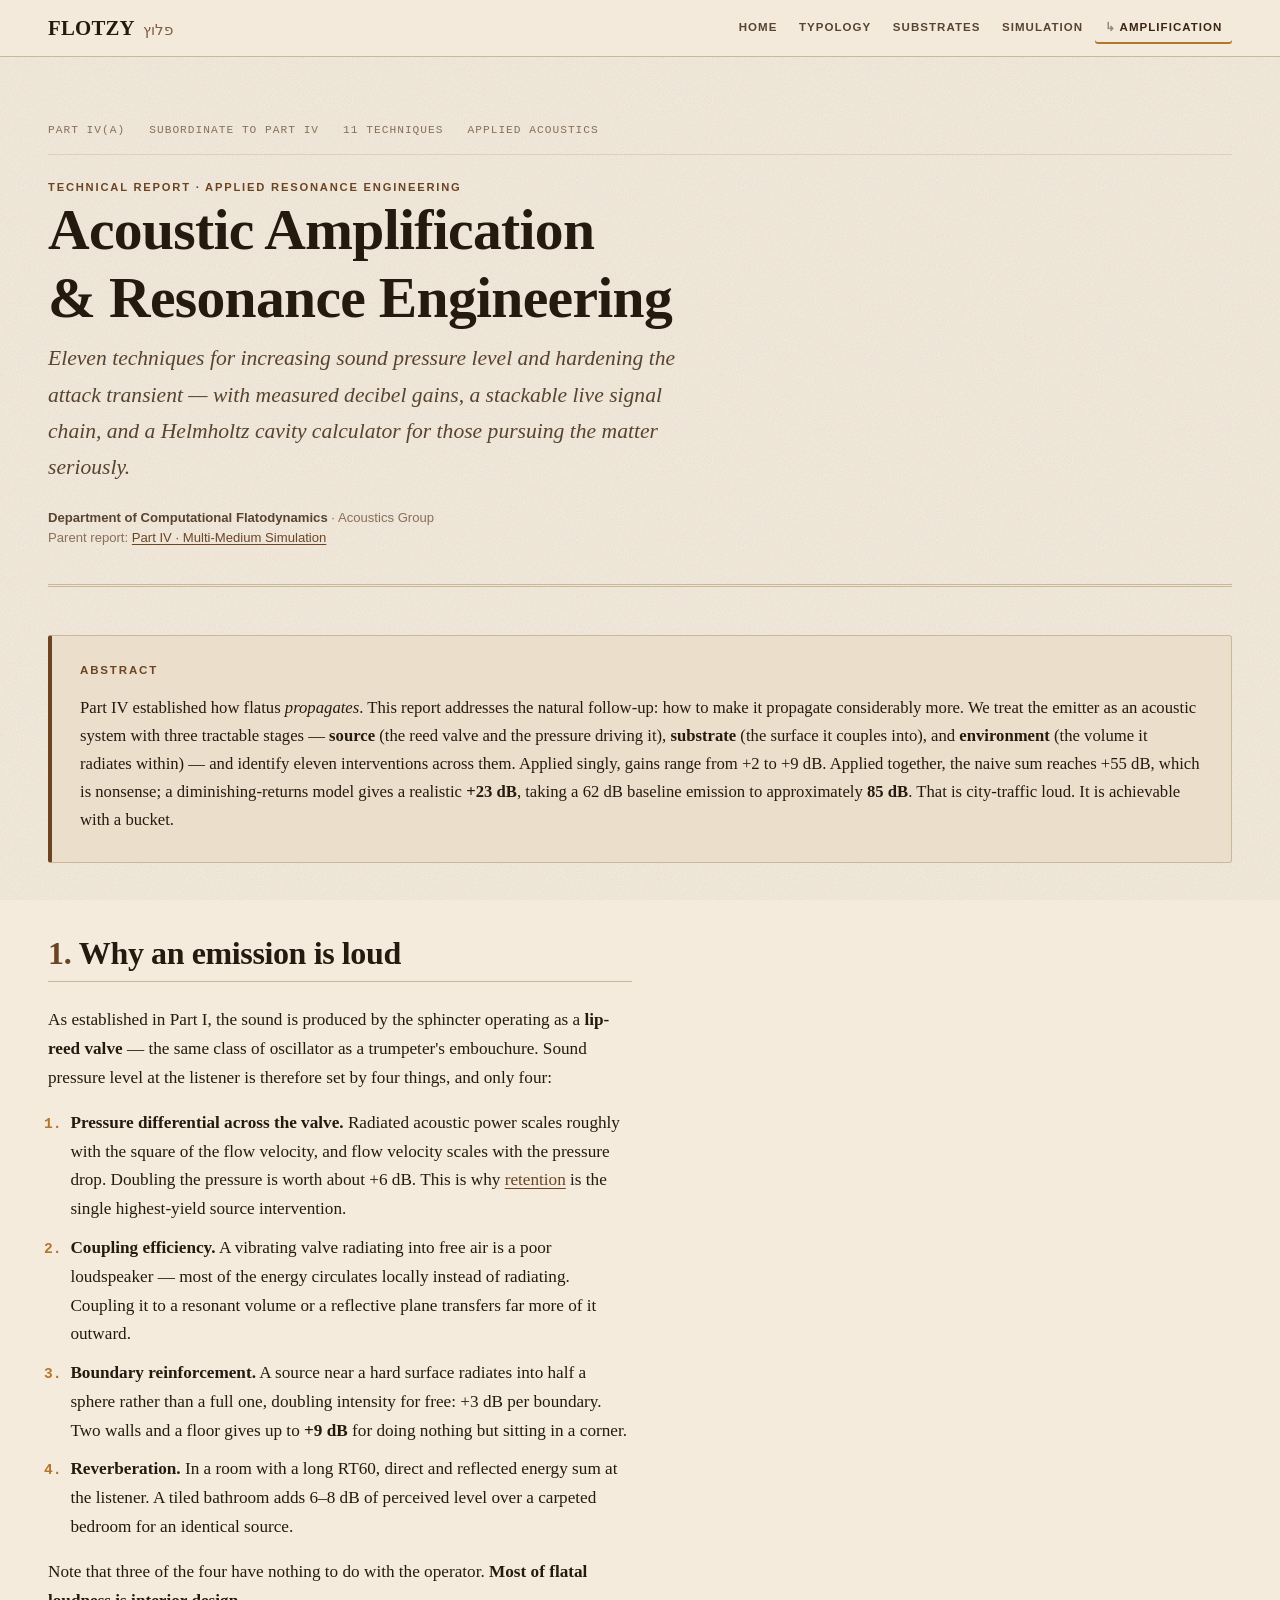
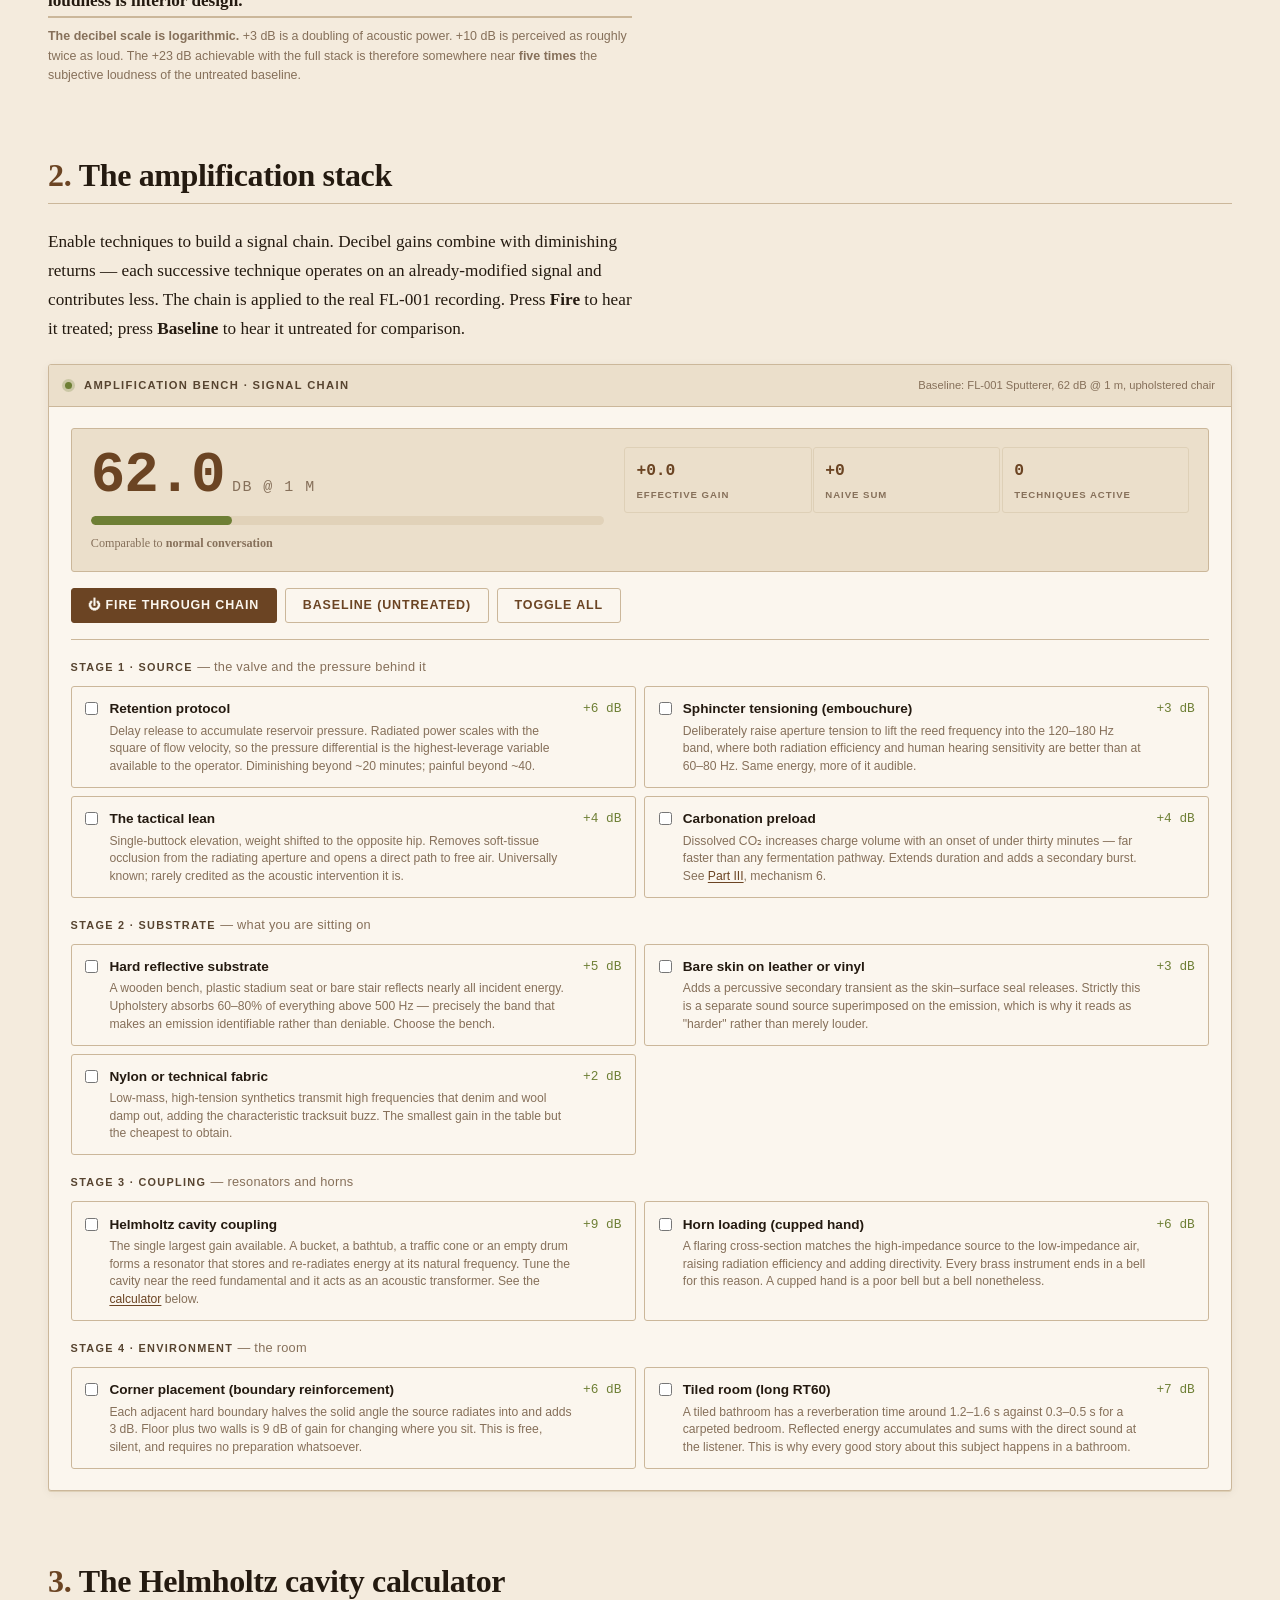
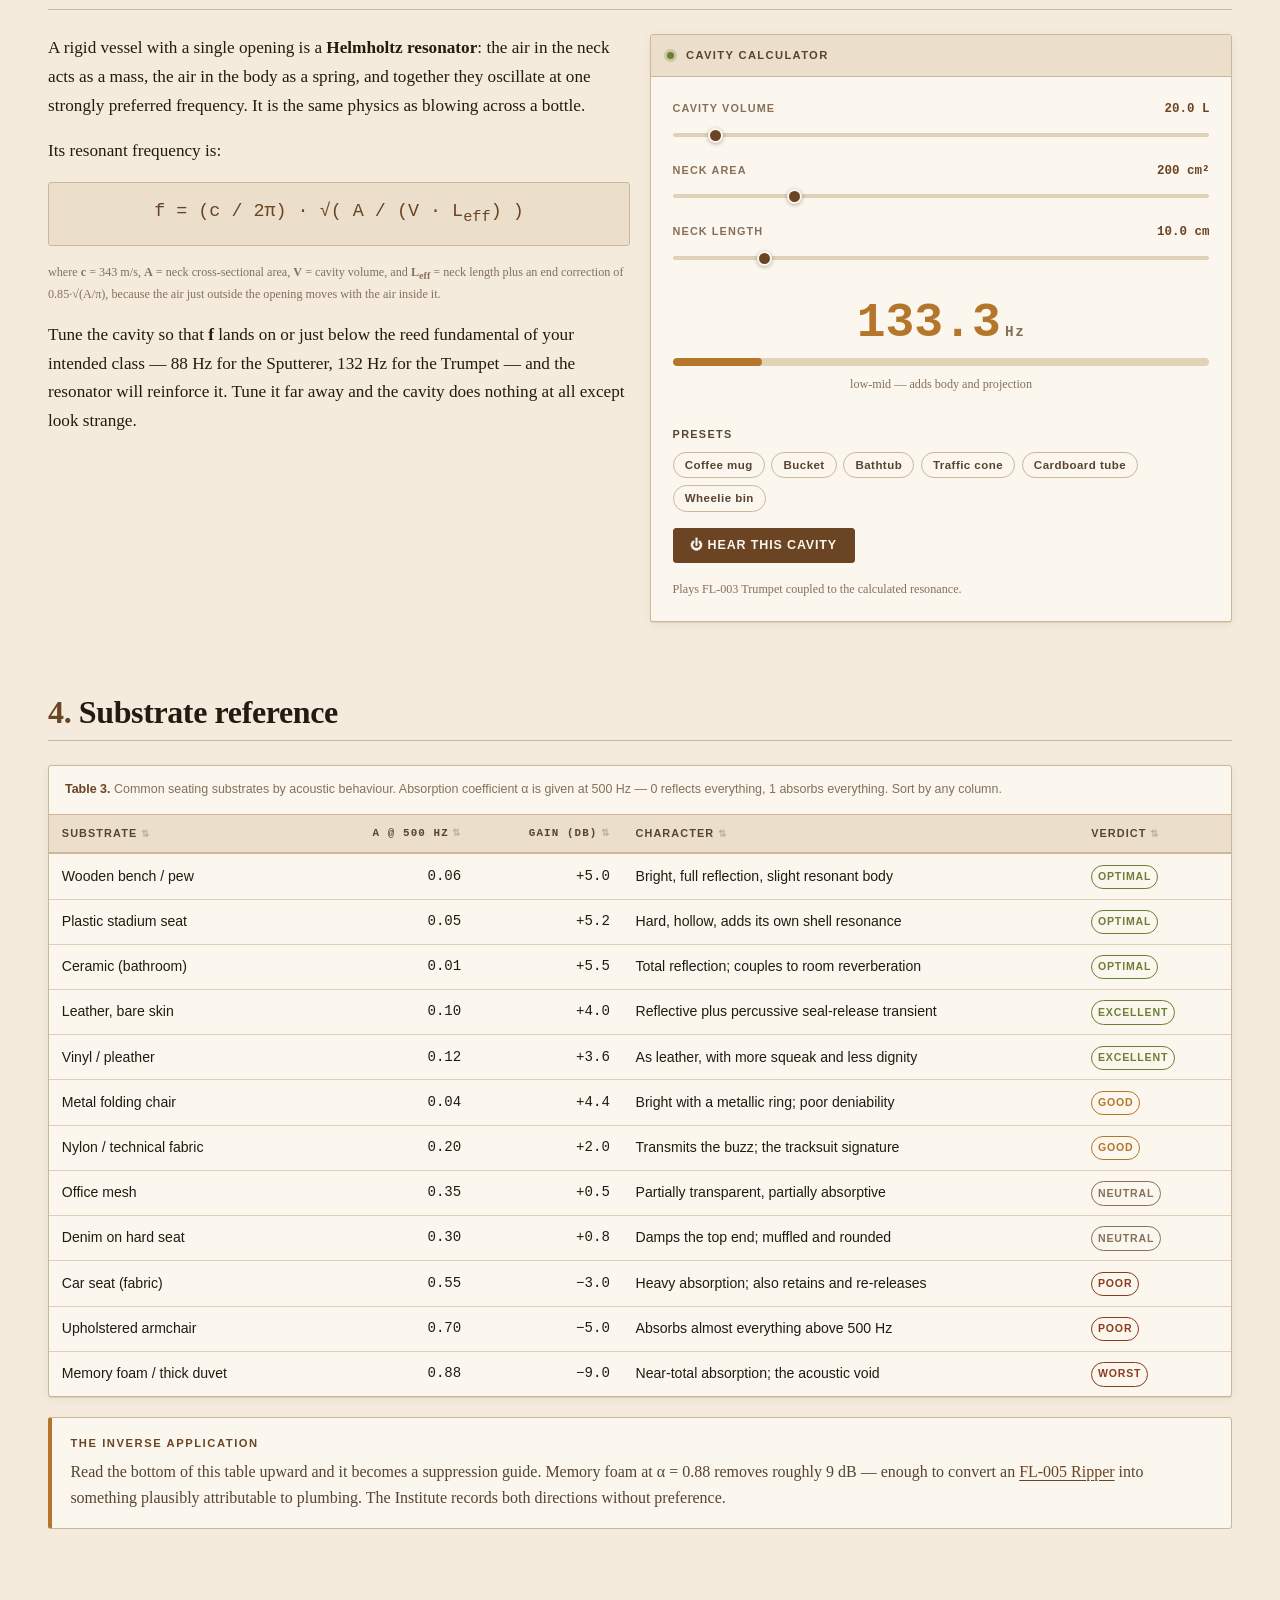
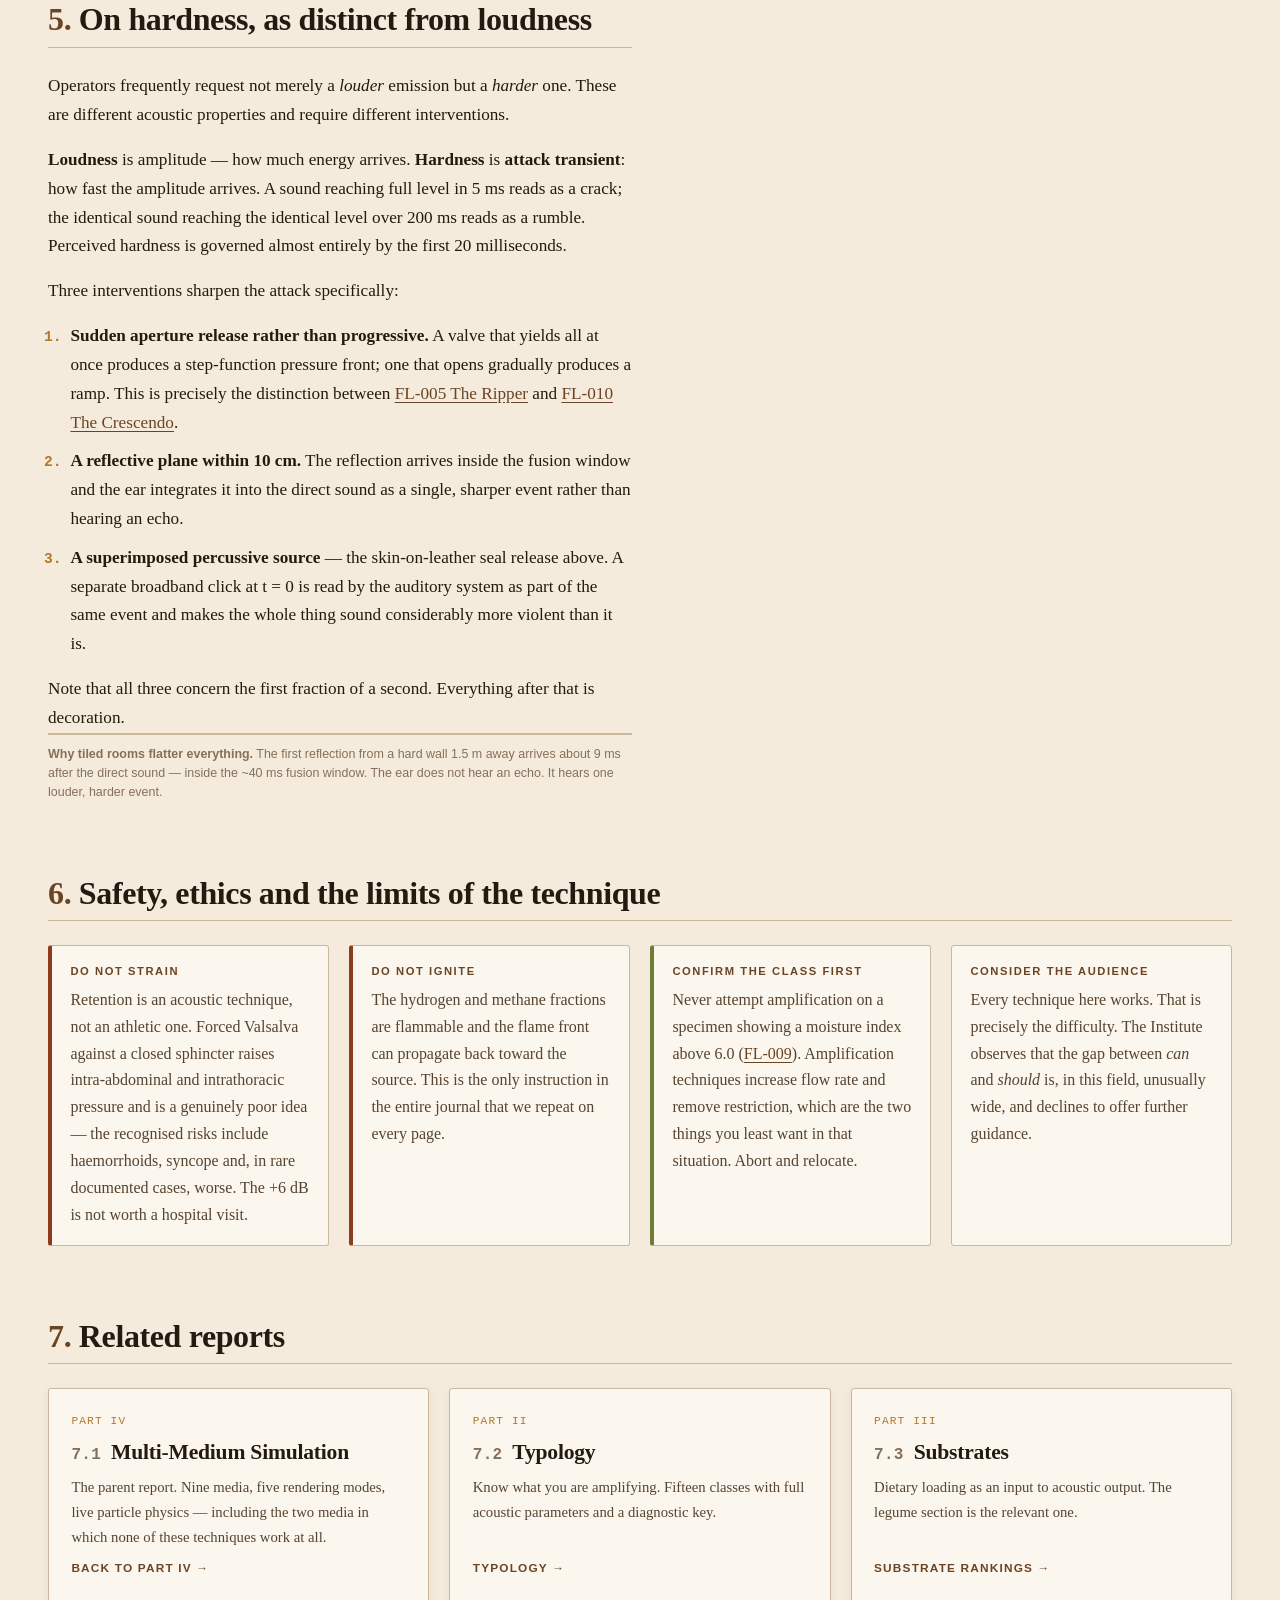
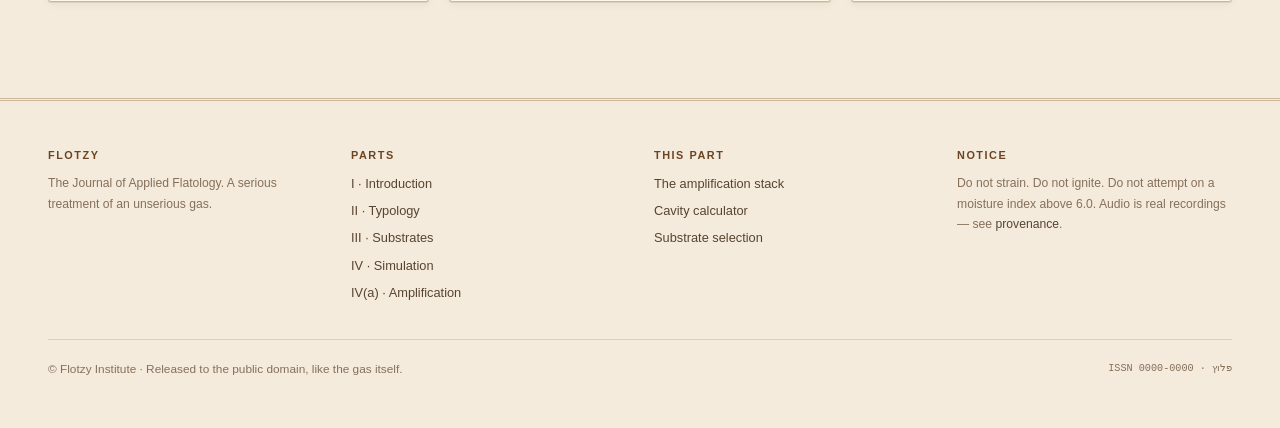
==== commit 9e5572cf: "More changes" ====
--- a/amplification.html
+++ b/amplification.html
@@ -98,8 +98,8 @@
 
       <p class="prose" style="margin-bottom:1.25rem">Enable techniques to build a signal chain. Decibel
         gains combine with diminishing returns — each successive technique operates on an already-modified
-        signal and contributes less. Press <b>Fire</b> to hear the current chain; press <b>Baseline</b>
-        to hear the untreated reference for comparison.</p>
+        signal and contributes less. The chain is applied to the real FL-001 recording. Press
+        <b>Fire</b> to hear it treated; press <b>Baseline</b> to hear it untreated for comparison.</p>
 
       <div class="panel">
         <div class="panel__bar">
@@ -458,7 +458,7 @@
         <li><a href="#helmholtz">Cavity calculator</a></li>
         <li><a href="#substrate">Substrate selection</a></li>
       </ul></div>
-      <div><h4>Notice</h4><p class="tiny">Do not strain. Do not ignite. Do not attempt on a moisture index above 6.0. Press <kbd>Esc</kbd> to stop audio.</p></div>
+      <div><h4>Notice</h4><p class="tiny">Do not strain. Do not ignite. Do not attempt on a moisture index above 6.0. Audio is real recordings — see <a href="types.html#provenance">provenance</a>.</p></div>
     </div>
     <div class="site-foot__base">
       <span>© Flotzy Institute · Released to the public domain, like the gas itself.</span>
@@ -513,7 +513,9 @@
   .hres .meter { margin: .7rem 0 .5rem; }
 </style>
 
-<script src="assets/js/synth.js"></script>
+<script src="audio/manifest.js"></script>
+<script src="audio/waveforms.js"></script>
+<script src="assets/js/player.js"></script>
 <script src="assets/js/site.js"></script>
 <script src="assets/js/amp.js"></script>
 </body>
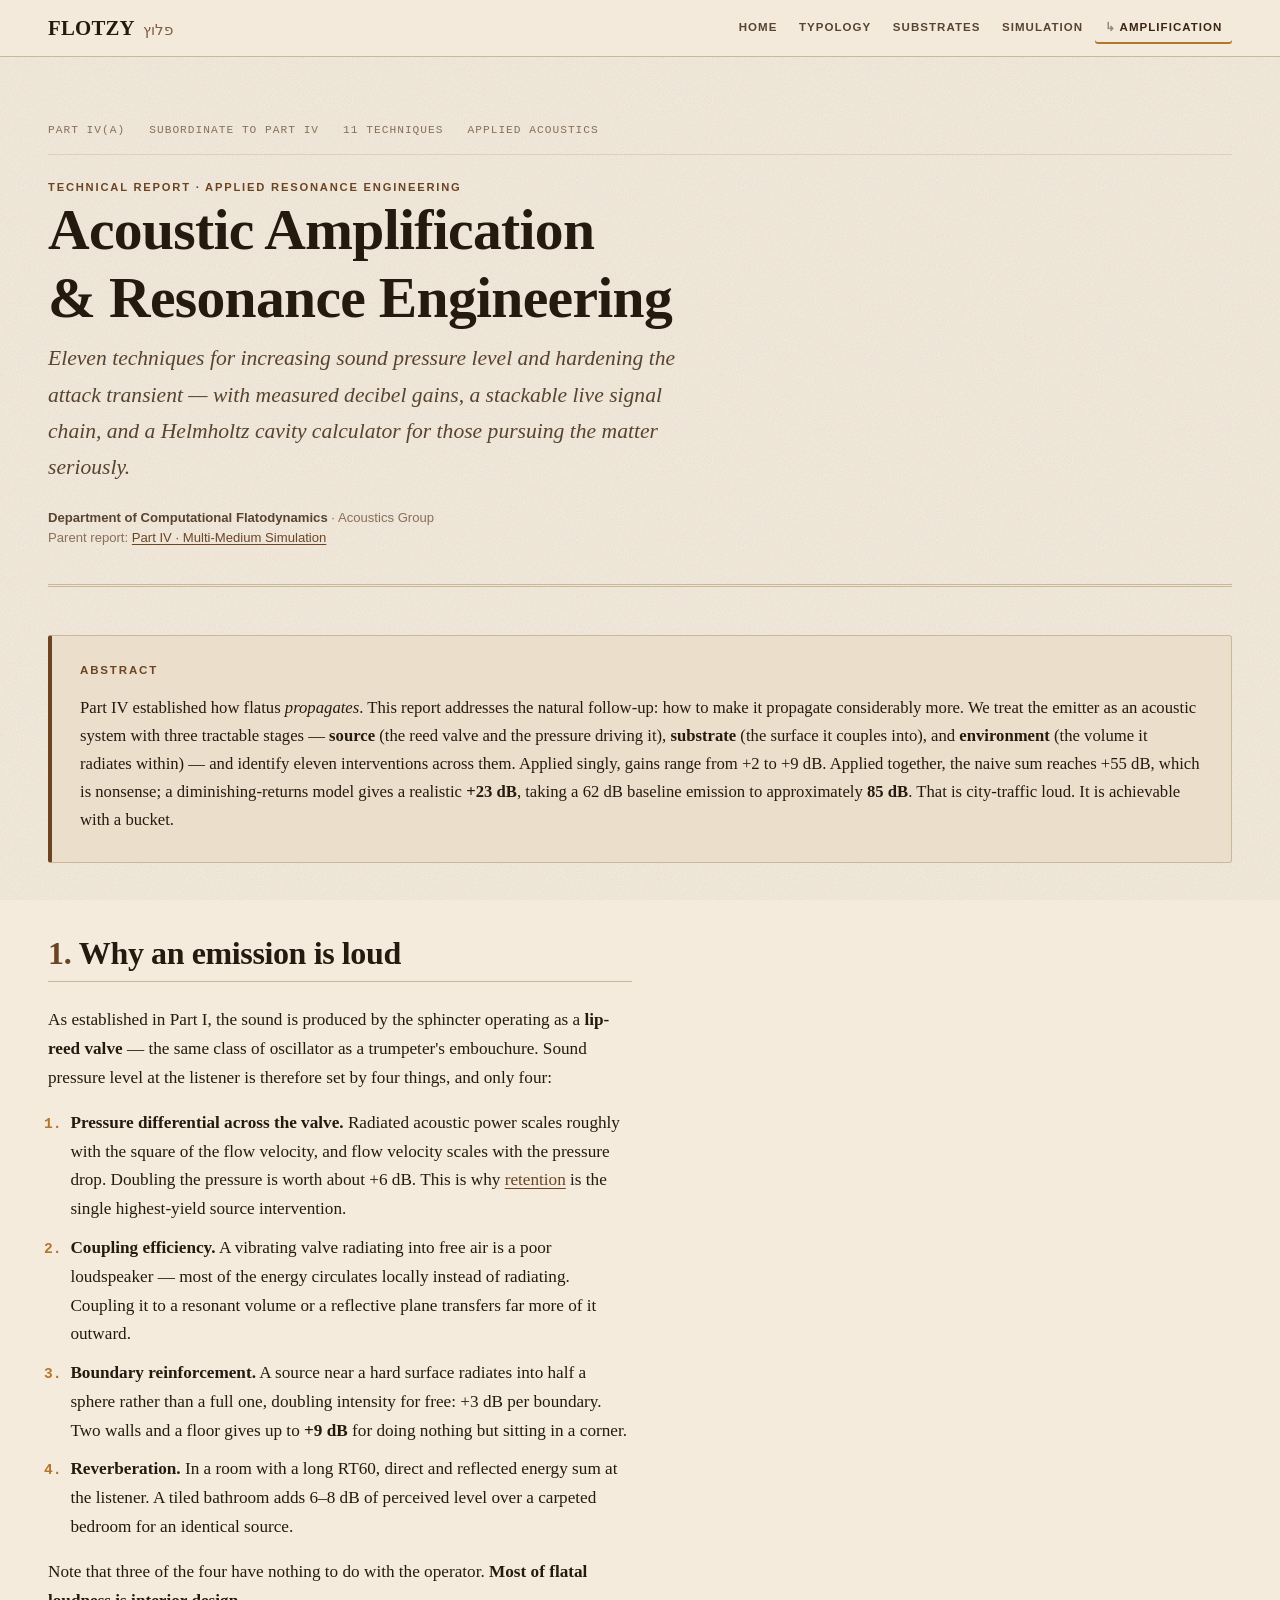
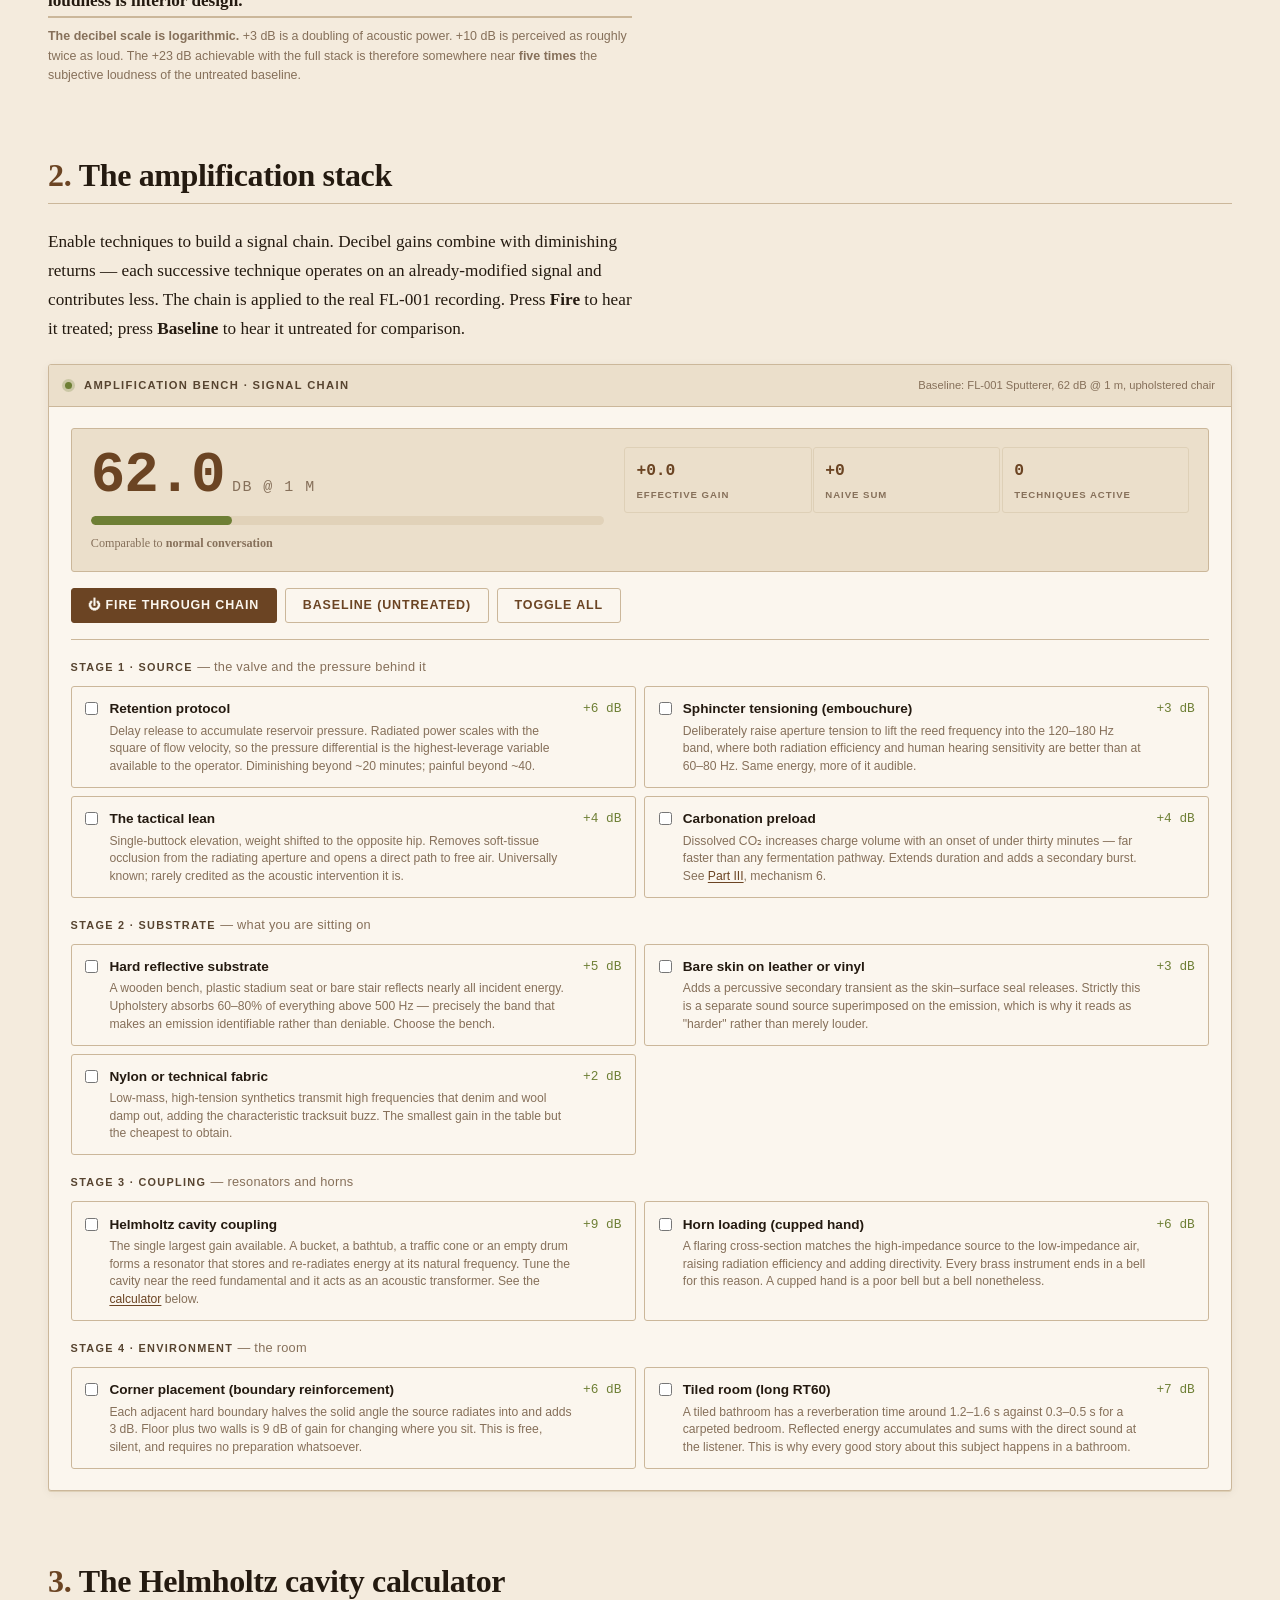
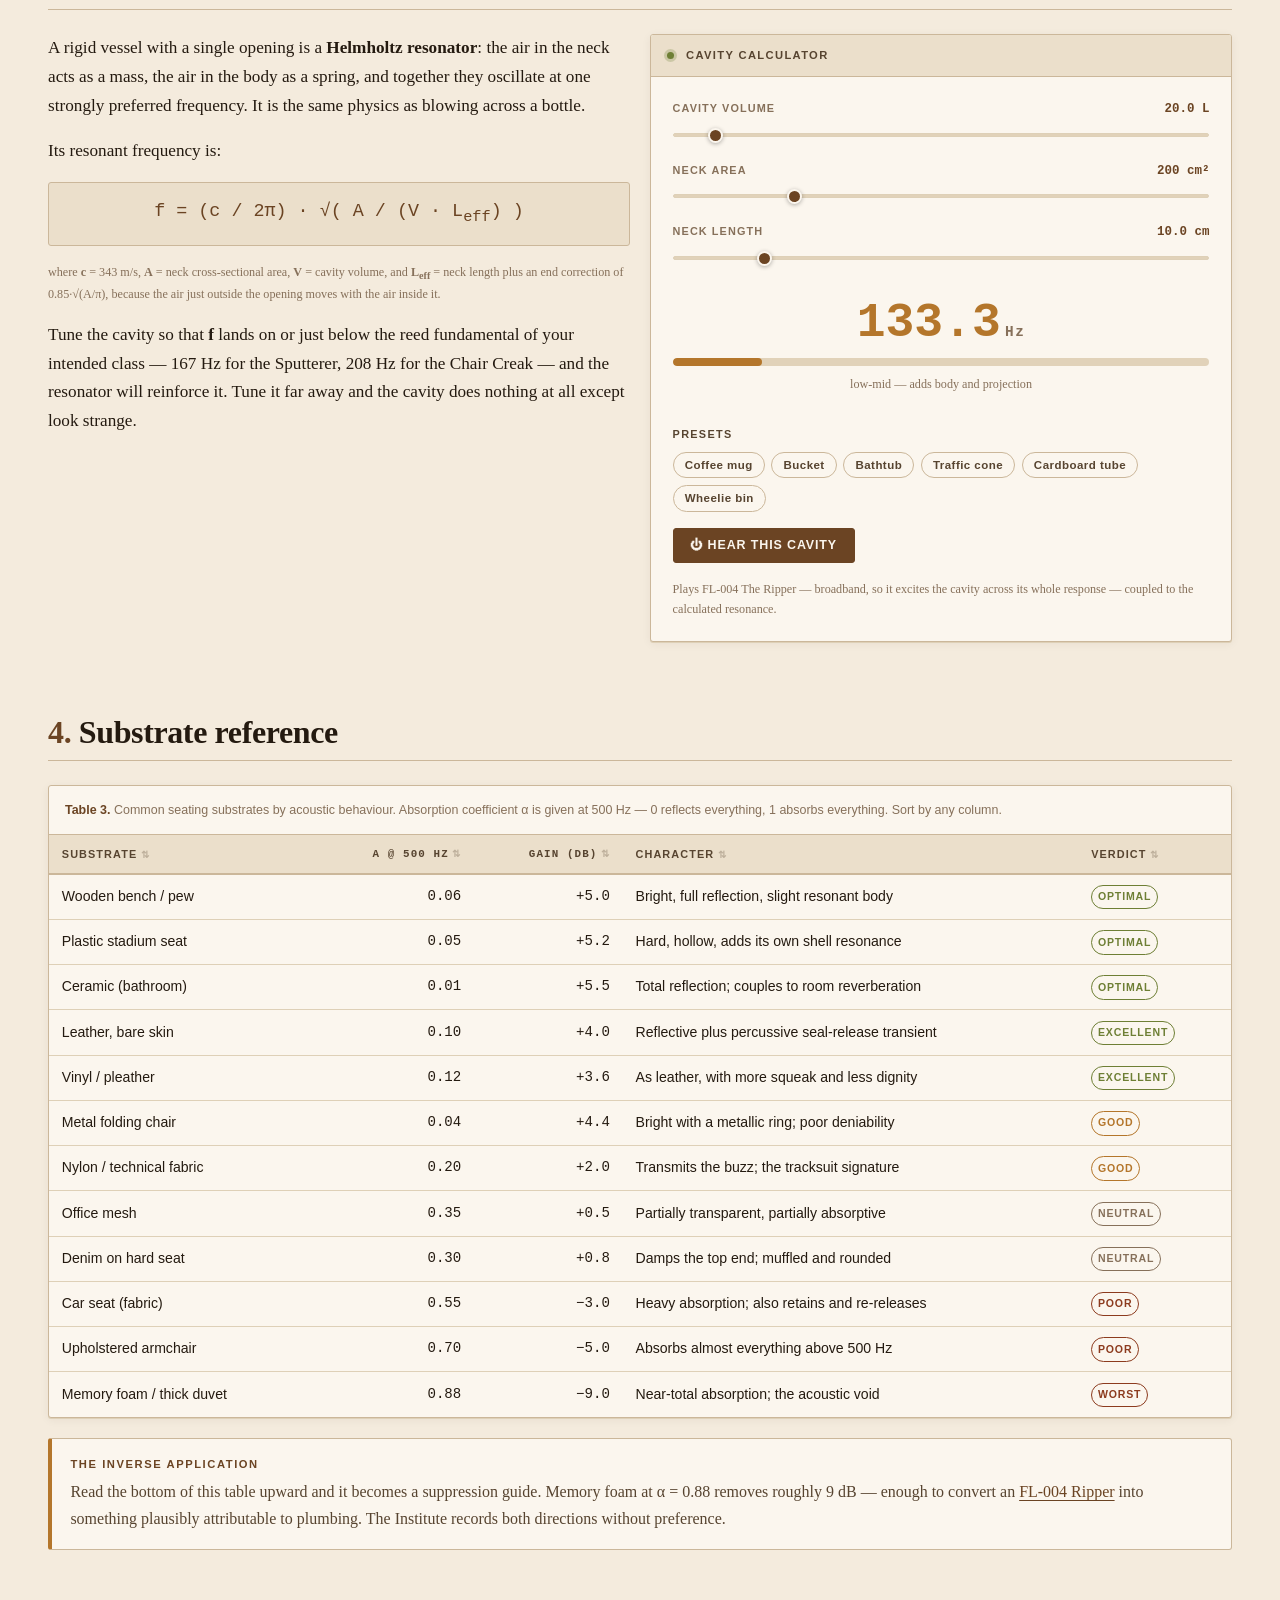
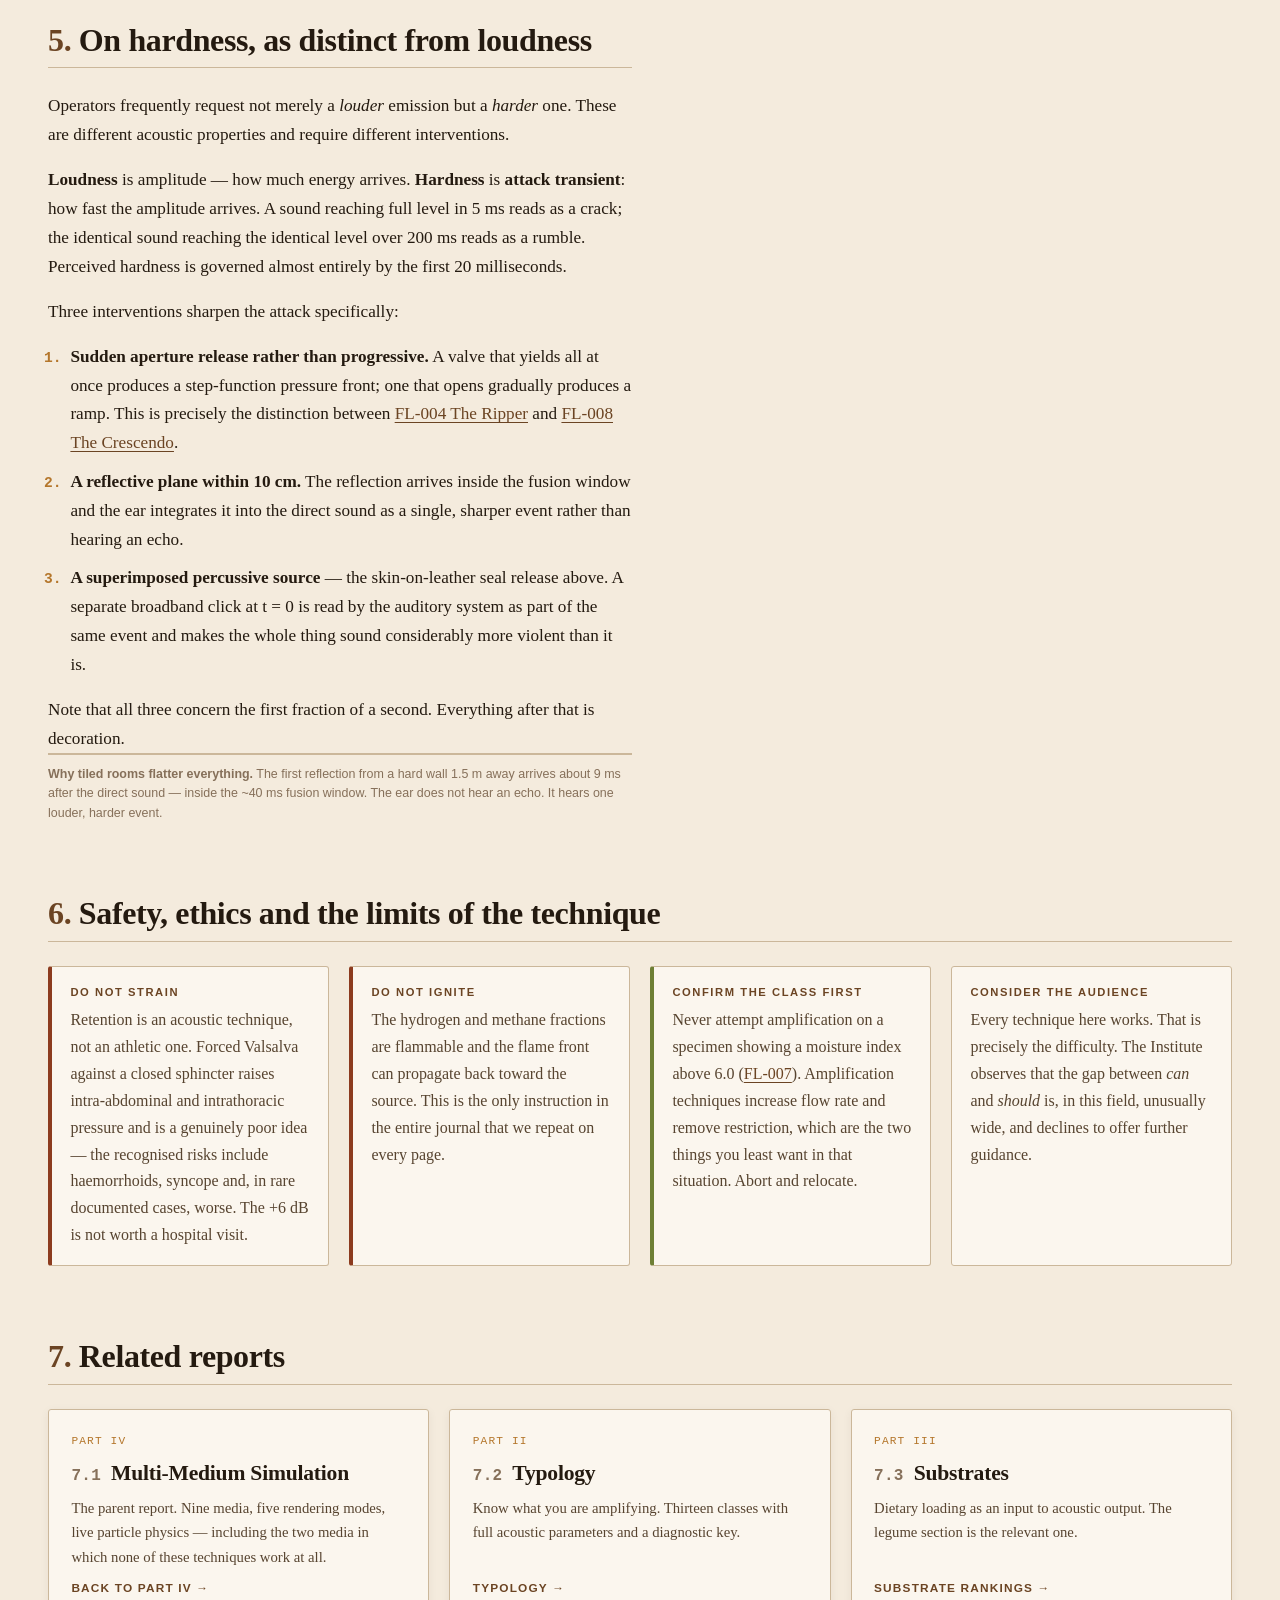
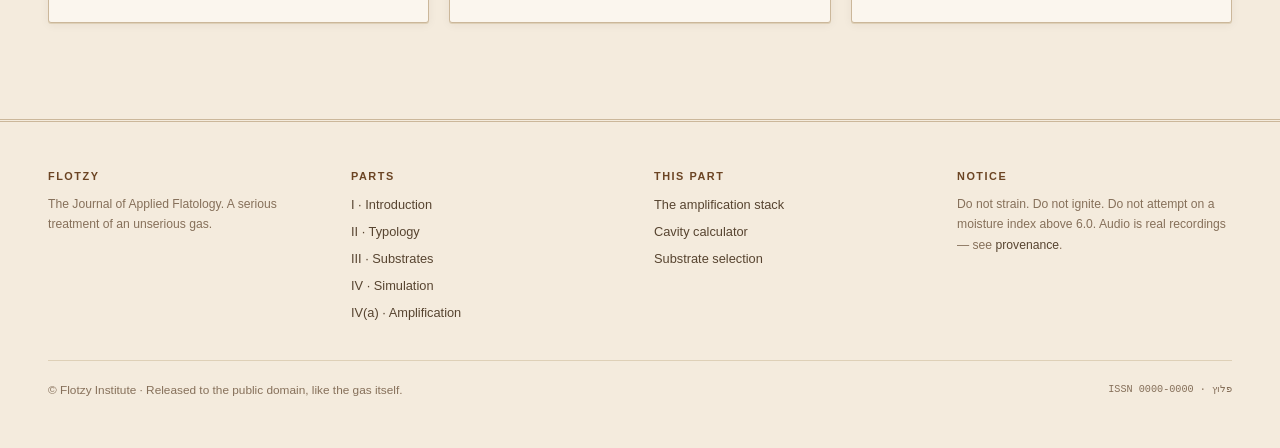
==== commit b851d3cf: "claudey" ====
--- a/amplification.html
+++ b/amplification.html
@@ -276,8 +276,8 @@
             <b>V</b> = cavity volume, and <b>L<sub>eff</sub></b> = neck length plus an end correction of
             0.85·√(A/π), because the air just outside the opening moves with the air inside it.</p>
           <p>Tune the cavity so that <b>f</b> lands on or just below the reed fundamental of your intended
-            class — 88 Hz for the Sputterer, 132 Hz for the Trumpet — and the resonator will reinforce
-            it. Tune it far away and the cavity does nothing at all except look strange.</p>
+            class — 167 Hz for the Sputterer, 208 Hz for the Chair Creak — and the resonator will
+            reinforce it. Tune it far away and the cavity does nothing at all except look strange.</p>
         </div>
 
         <div class="panel">
@@ -315,7 +315,8 @@
             </div>
 
             <button class="btn" id="hHear" type="button">⏻ Hear this cavity</button>
-            <p class="tiny muted">Plays FL-003 Trumpet coupled to the calculated resonance.</p>
+            <p class="tiny muted">Plays FL-004 The Ripper — broadband, so it excites the cavity across its
+              whole response — coupled to the calculated resonance.</p>
           </div>
         </div>
       </div>
@@ -359,7 +360,7 @@
         <span class="note__title">The inverse application</span>
         Read the bottom of this table upward and it becomes a suppression guide. Memory foam at
         α = 0.88 removes roughly 9 dB — enough to convert an
-        <a href="types.html#ripper">FL-005 Ripper</a> into something plausibly attributable to plumbing.
+        <a href="types.html#ripper">FL-004 Ripper</a> into something plausibly attributable to plumbing.
         The Institute records both directions without preference.
       </div>
     </section>
@@ -379,8 +380,8 @@
         <ol class="numlist">
           <li><b>Sudden aperture release rather than progressive.</b> A valve that yields all at once
             produces a step-function pressure front; one that opens gradually produces a ramp. This is
-            precisely the distinction between <a href="types.html#ripper">FL-005 The Ripper</a> and
-            <a href="types.html#crescendo">FL-010 The Crescendo</a>.</li>
+            precisely the distinction between <a href="types.html#ripper">FL-004 The Ripper</a> and
+            <a href="types.html#crescendo">FL-008 The Crescendo</a>.</li>
           <li><b>A reflective plane within 10 cm.</b> The reflection arrives inside the fusion window and
             the ear integrates it into the direct sound as a single, sharper event rather than hearing an
             echo.</li>
@@ -418,7 +419,7 @@
         <div class="note note--tip">
           <span class="note__title">Confirm the class first</span>
           Never attempt amplification on a specimen showing a moisture index above 6.0
-          (<a href="types.html#wet">FL-009</a>). Amplification techniques increase flow rate and remove
+          (<a href="types.html#wet">FL-007</a>). Amplification techniques increase flow rate and remove
           restriction, which are the two things you least want in that situation. Abort and relocate.
         </div>
         <div class="note">
@@ -434,7 +435,7 @@
       <h2 class="section-head">Related reports</h2>
       <div class="cards">
         <a class="card" href="science.html"><span class="card__no">Part IV</span><h3>Multi-Medium Simulation</h3><p>The parent report. Nine media, five rendering modes, live particle physics — including the two media in which none of these techniques work at all.</p><span class="card__go">Back to Part IV →</span></a>
-        <a class="card" href="types.html"><span class="card__no">Part II</span><h3>Typology</h3><p>Know what you are amplifying. Fifteen classes with full acoustic parameters and a diagnostic key.</p><span class="card__go">Typology →</span></a>
+        <a class="card" href="types.html"><span class="card__no">Part II</span><h3>Typology</h3><p>Know what you are amplifying. Thirteen classes with full acoustic parameters and a diagnostic key.</p><span class="card__go">Typology →</span></a>
         <a class="card" href="foods.html"><span class="card__no">Part III</span><h3>Substrates</h3><p>Dietary loading as an input to acoustic output. The legume section is the relevant one.</p><span class="card__go">Substrate rankings →</span></a>
       </div>
     </section>
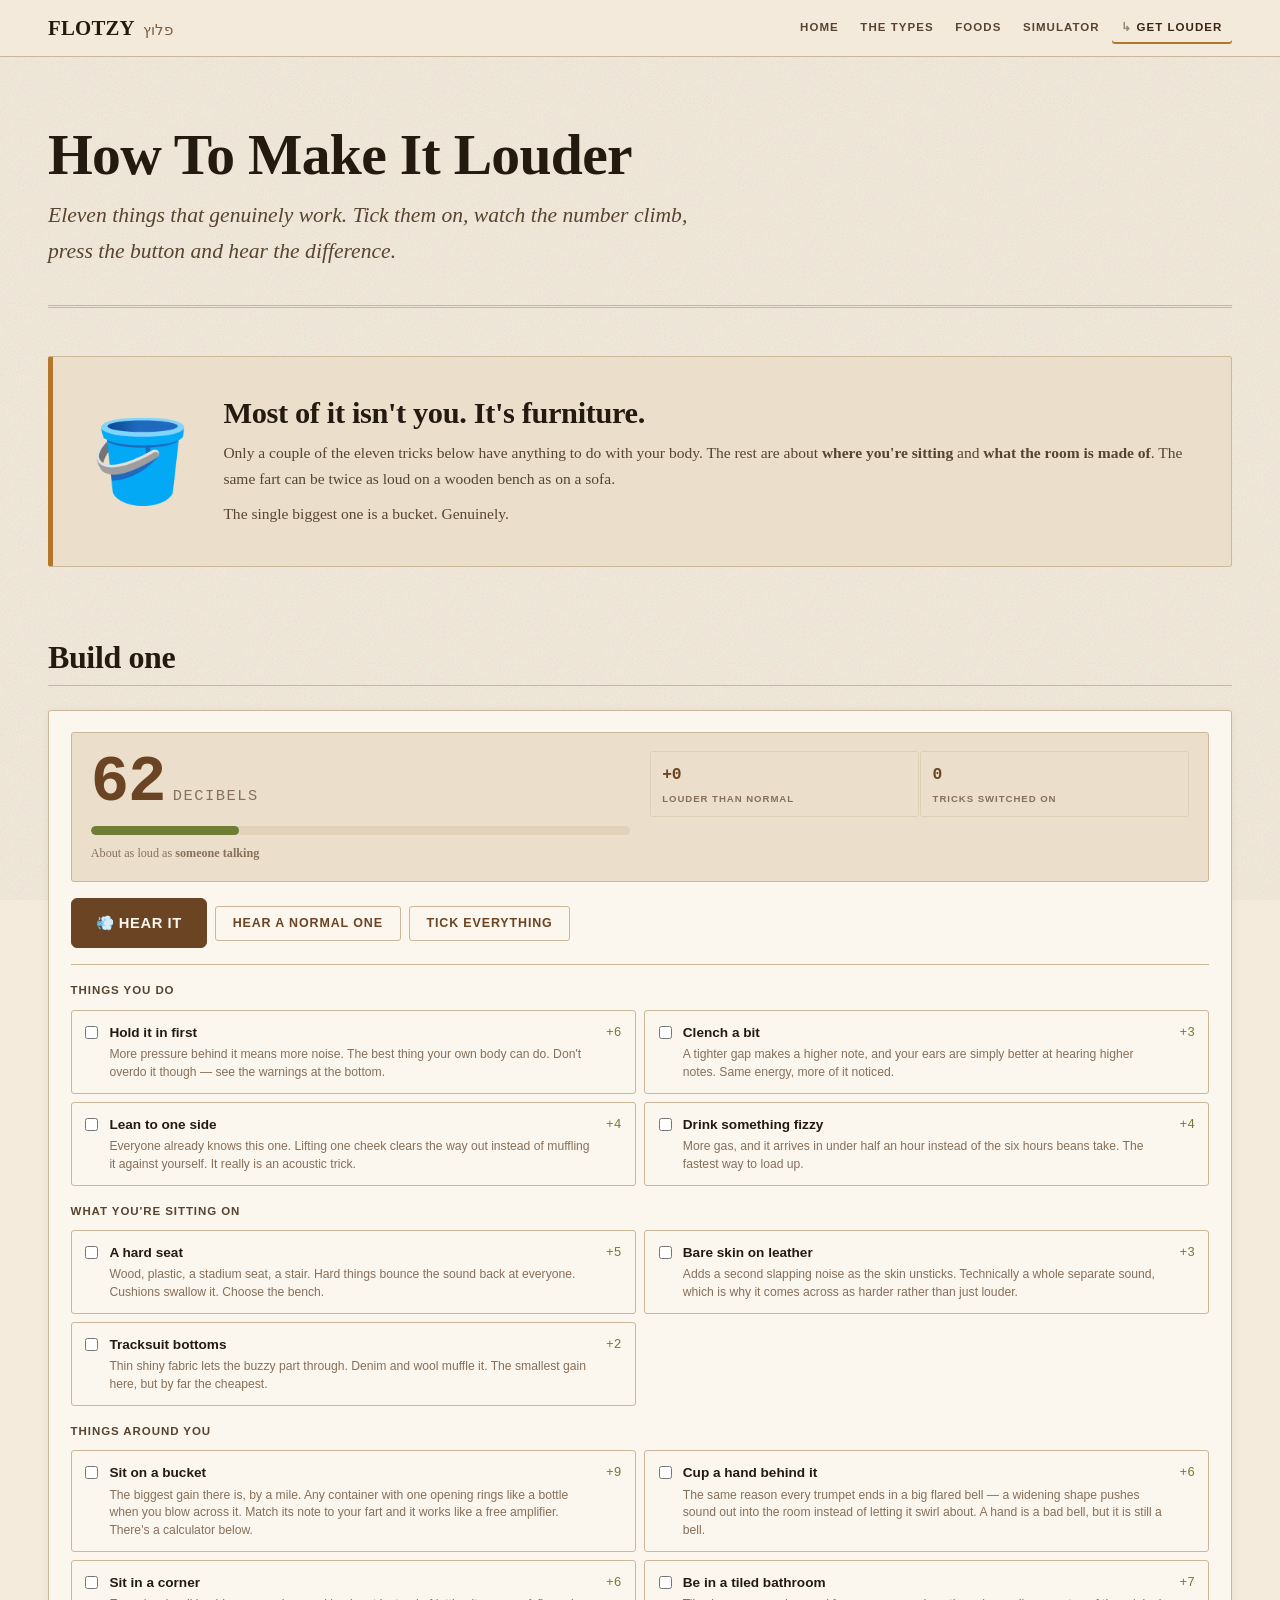
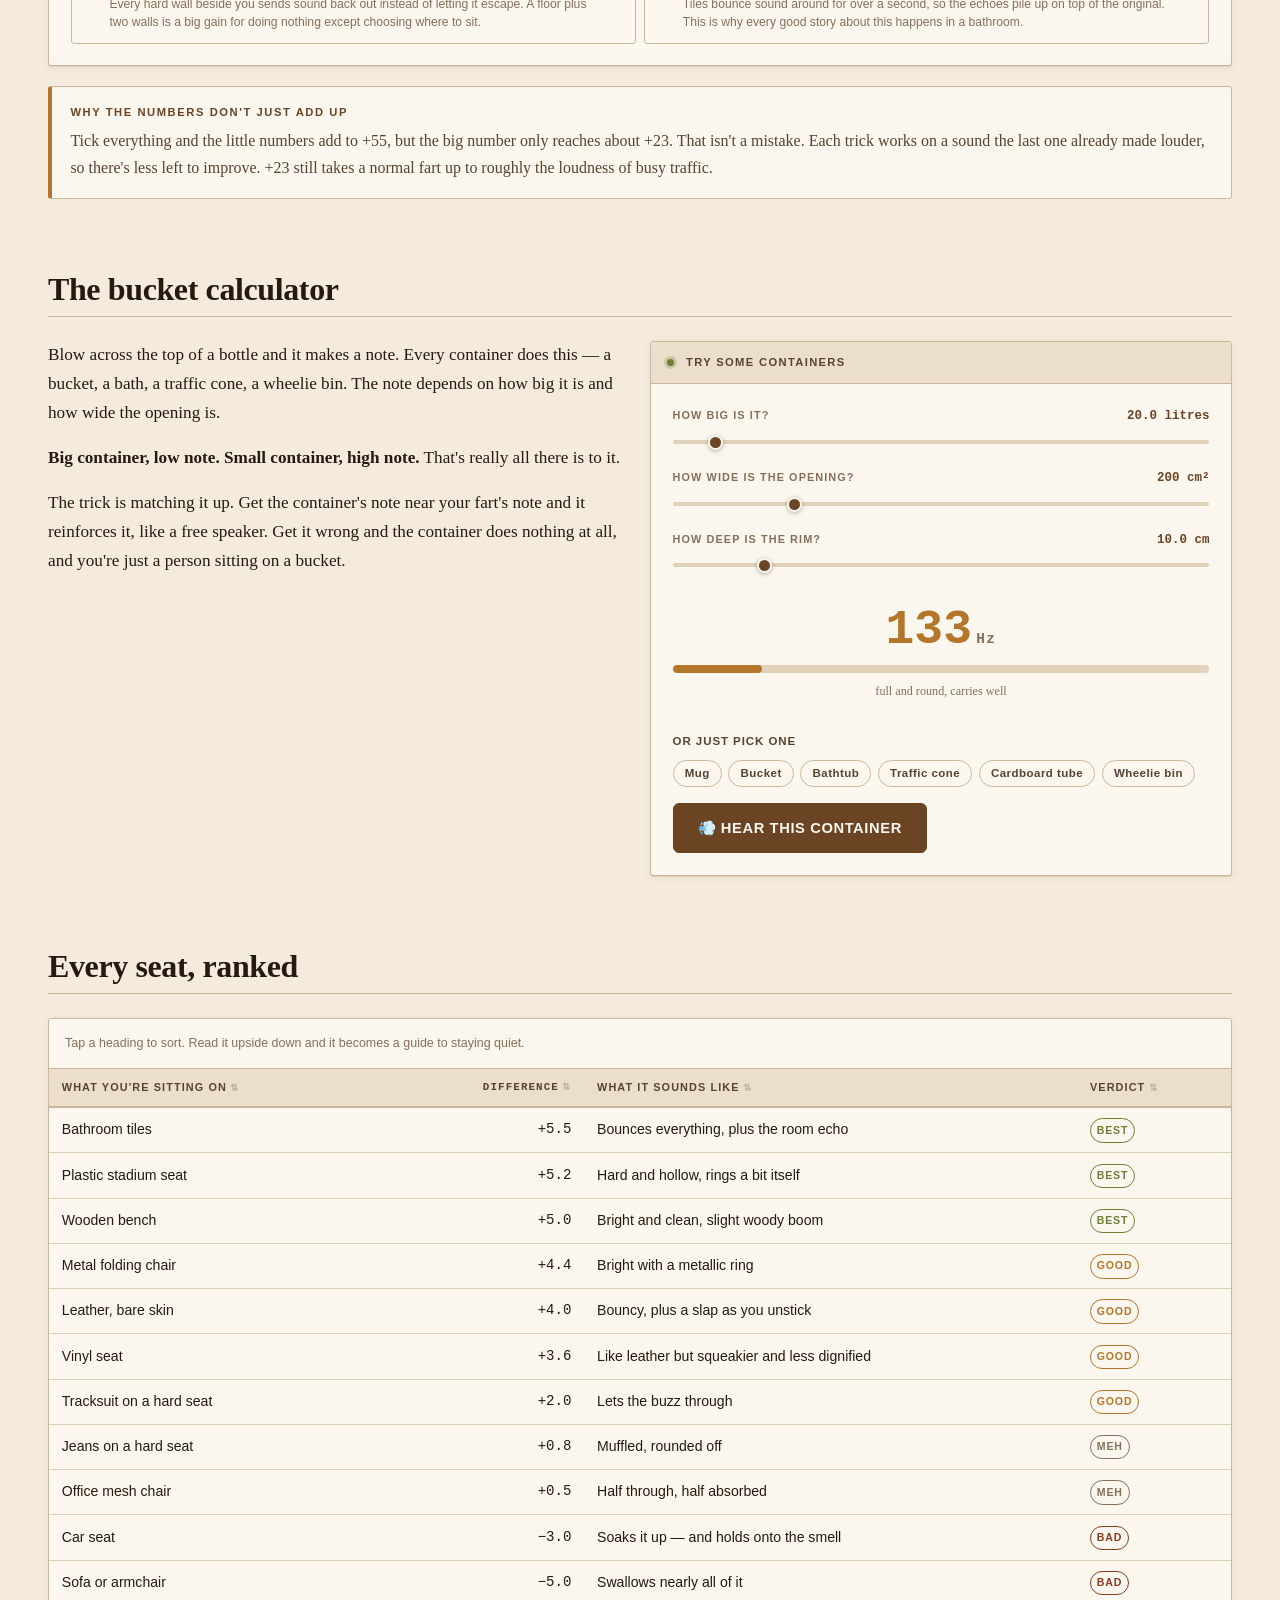
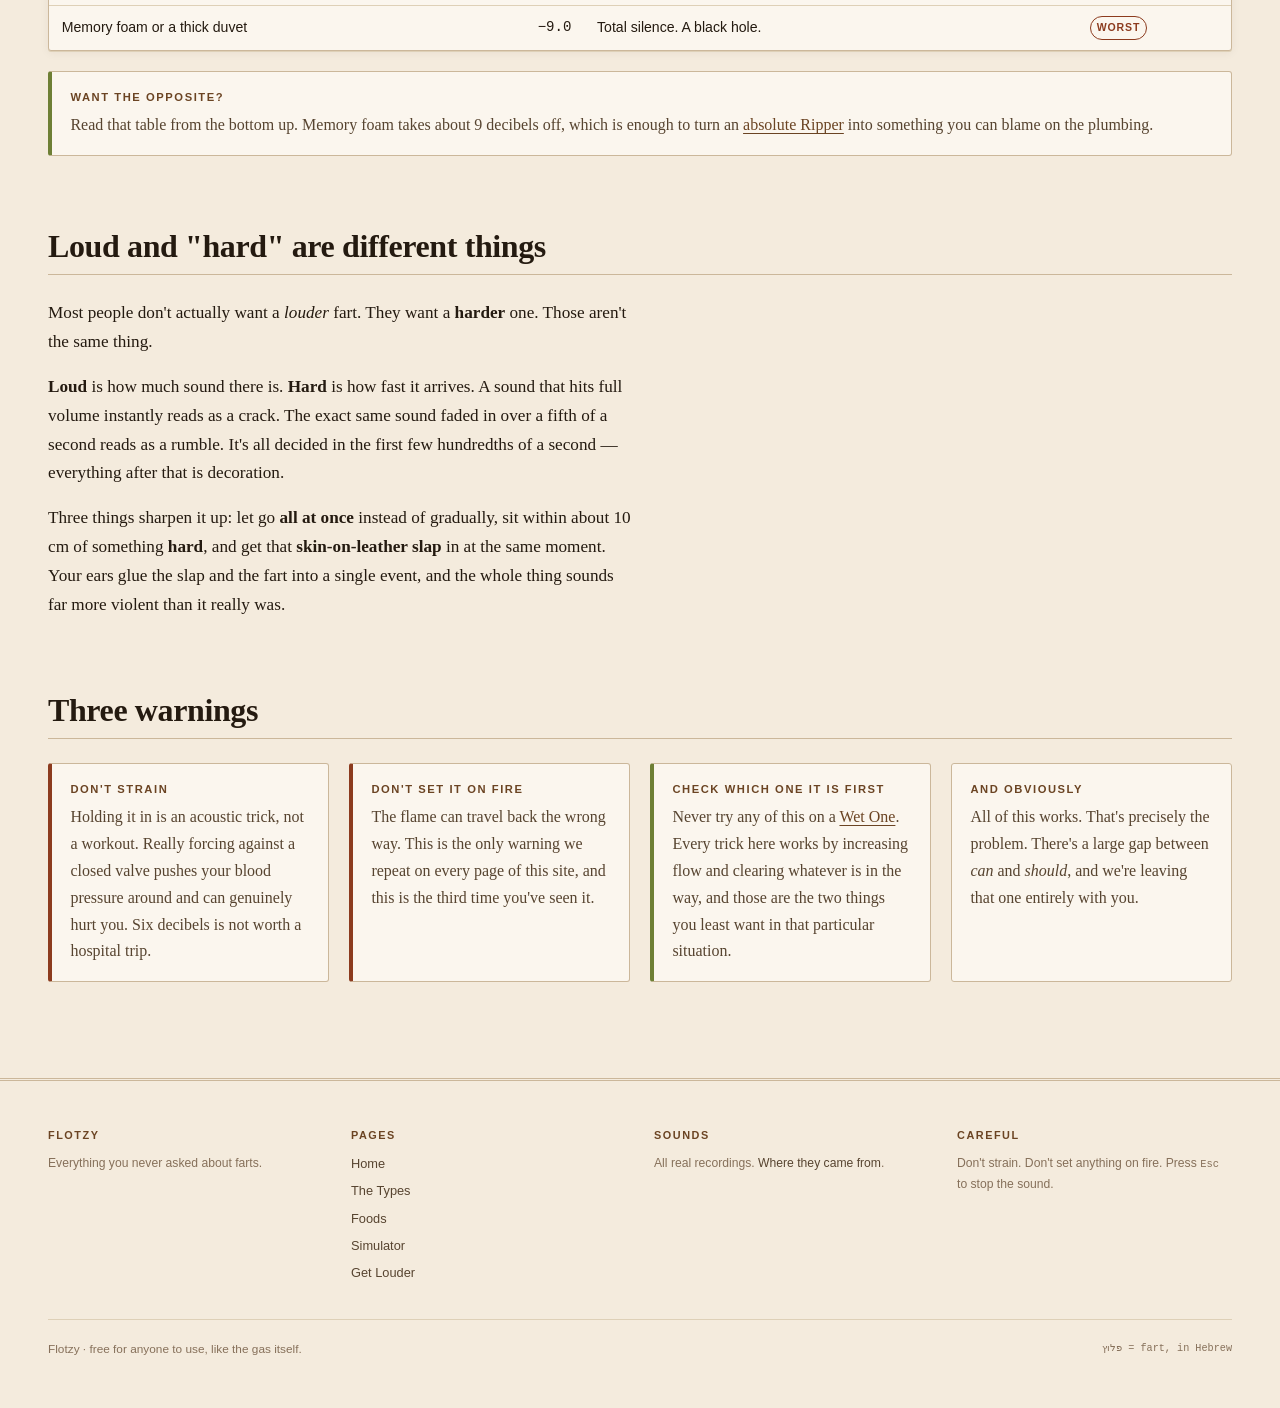
==== commit 91da4779: "Simplify everything: drop the research-paper framing, plain words throughout Removed: - Every formul" ====
--- a/amplification.html
+++ b/amplification.html
@@ -3,8 +3,8 @@
 <head>
 <meta charset="UTF-8">
 <meta name="viewport" content="width=device-width, initial-scale=1">
-<title>Acoustic Amplification &amp; Resonance Engineering — Flotzy</title>
-<meta name="description" content="Eleven stackable techniques for increasing flatal sound pressure level, each with a measured decibel gain, plus a Helmholtz cavity calculator and a live signal chain.">
+<title>How To Make It Louder — Flotzy</title>
+<meta name="description" content="Eleven things that make a fart louder, how much each one is worth, and a bucket calculator.">
 <link rel="icon" href="data:image/svg+xml,%3Csvg xmlns='http://www.w3.org/2000/svg' viewBox='0 0 32 32'%3E%3Crect width='32' height='32' rx='7' fill='%236B4423'/%3E%3Cellipse cx='12' cy='19' rx='7' ry='5.5' fill='%23E1D2B9' opacity='.9'/%3E%3Cellipse cx='21' cy='14' rx='5' ry='4' fill='%23B4762B'/%3E%3Cellipse cx='24' cy='22' rx='3.4' ry='2.7' fill='%23E1D2B9' opacity='.7'/%3E%3C/svg%3E">
 <link rel="stylesheet" href="assets/css/paper.css">
 </head>
@@ -17,10 +17,10 @@
     <a class="wordmark" href="index.html"><b>FLOTZY</b><span class="heb" lang="he" dir="rtl">פלוץ</span></a>
     <nav class="nav" aria-label="Primary">
       <a href="index.html">Home</a>
-      <a href="types.html">Typology</a>
-      <a href="foods.html">Substrates</a>
-      <a href="science.html">Simulation</a>
-      <a class="sub" href="amplification.html">Amplification</a>
+      <a href="types.html">The Types</a>
+      <a href="foods.html">Foods</a>
+      <a href="science.html">Simulator</a>
+      <a class="sub" href="amplification.html">Get Louder</a>
     </nav>
   </div>
 </header>
@@ -28,271 +28,197 @@
 <main id="main" class="shell paper-body">
 
   <div class="masthead">
-    <div class="masthead__meta">
-      <span>Part IV(a)</span><span>Subordinate to Part IV</span><span>11 techniques</span><span>Applied Acoustics</span>
+    <h1>How To Make It Louder</h1>
+    <p class="subtitle">Eleven things that genuinely work. Tick them on, watch the number climb, press
+      the button and hear the difference.</p>
+  </div>
+
+  <div class="paper-grid section-gap">
+
+    <div class="full">
+      <div class="bigfact">
+        <div class="bigfact__n">🪣</div>
+        <div>
+          <h2>Most of it isn't you. It's furniture.</h2>
+          <p>Only a couple of the eleven tricks below have anything to do with your body. The rest are
+            about <b>where you're sitting</b> and <b>what the room is made of</b>. The same fart can be
+            twice as loud on a wooden bench as on a sofa.</p>
+          <p>The single biggest one is a bucket. Genuinely.</p>
+        </div>
+      </div>
     </div>
-    <p class="kicker">Technical Report · Applied Resonance Engineering</p>
-    <h1>Acoustic Amplification<br>&amp; Resonance Engineering</h1>
-    <p class="subtitle">Eleven techniques for increasing sound pressure level and hardening the attack
-      transient — with measured decibel gains, a stackable live signal chain, and a Helmholtz cavity
-      calculator for those pursuing the matter seriously.</p>
-    <p class="byline">
-      <b>Department of Computational Flatodynamics</b> · Acoustics Group<br>
-      Parent report: <a href="science.html">Part IV · Multi-Medium Simulation</a>
-    </p>
-  </div>
-
-  <div class="paper-grid section-gap numbered">
-
-    <div class="full">
-      <div class="abstract flow-md">
-        <h2>Abstract</h2>
-        <p>Part IV established how flatus <i>propagates</i>. This report addresses the natural follow-up:
-          how to make it propagate considerably more. We treat the emitter as an acoustic system with
-          three tractable stages — <b>source</b> (the reed valve and the pressure driving it),
-          <b>substrate</b> (the surface it couples into), and <b>environment</b> (the volume it radiates
-          within) — and identify eleven interventions across them. Applied singly, gains range from
-          +2 to +9 dB. Applied together, the naive sum reaches +55 dB, which is nonsense; a
-          diminishing-returns model gives a realistic <b>+23 dB</b>, taking a 62 dB baseline emission to
-          approximately <b>85 dB</b>. That is city-traffic loud. It is achievable with a bucket.</p>
-      </div>
-    </div>
-
-    <!-- ================= PHYSICS ================= -->
-    <section>
-      <h2 class="section-head">Why an emission is loud</h2>
-
-      <div class="prose flow-md">
-        <p>As established in Part I, the sound is produced by the sphincter operating as a
-          <b>lip-reed valve</b> — the same class of oscillator as a trumpeter's embouchure. Sound pressure
-          level at the listener is therefore set by four things, and only four:</p>
-        <ol class="numlist">
-          <li><b>Pressure differential across the valve.</b> Radiated acoustic power scales roughly with
-            the square of the flow velocity, and flow velocity scales with the pressure drop. Doubling
-            the pressure is worth about +6 dB. This is why <a href="#retention">retention</a> is the single
-            highest-yield source intervention.</li>
-          <li><b>Coupling efficiency.</b> A vibrating valve radiating into free air is a poor
-            loudspeaker — most of the energy circulates locally instead of radiating. Coupling it to a
-            resonant volume or a reflective plane transfers far more of it outward.</li>
-          <li><b>Boundary reinforcement.</b> A source near a hard surface radiates into half a sphere
-            rather than a full one, doubling intensity for free: +3 dB per boundary. Two walls and a floor
-            gives up to <b>+9 dB</b> for doing nothing but sitting in a corner.</li>
-          <li><b>Reverberation.</b> In a room with a long RT60, direct and reflected energy sum at the
-            listener. A tiled bathroom adds 6–8 dB of perceived level over a carpeted bedroom for an
-            identical source.</li>
-        </ol>
-        <p>Note that three of the four have nothing to do with the operator. <b>Most of flatal loudness is
-          interior design.</b></p>
-      </div>
-
-      <aside class="marginal">
-        <b>The decibel scale is logarithmic.</b> +3 dB is a doubling of acoustic power. +10 dB is
-        perceived as roughly twice as loud. The +23 dB achievable with the full stack is therefore
-        somewhere near <b>five times</b> the subjective loudness of the untreated baseline.
-      </aside>
-    </section>
-
-    <!-- ================= THE STACK ================= -->
+
+    <!-- ============ THE STACK ============ -->
     <section class="full" id="stack">
-      <h2 class="section-head">The amplification stack</h2>
-
-      <p class="prose" style="margin-bottom:1.25rem">Enable techniques to build a signal chain. Decibel
-        gains combine with diminishing returns — each successive technique operates on an already-modified
-        signal and contributes less. The chain is applied to the real FL-001 recording. Press
-        <b>Fire</b> to hear it treated; press <b>Baseline</b> to hear it untreated for comparison.</p>
+      <h2 class="section-head">Build one</h2>
 
       <div class="panel">
-        <div class="panel__bar">
-          <span class="dot"></span>
-          <span>Amplification bench · signal chain</span>
-          <span class="muted" style="margin-left:auto;text-transform:none;letter-spacing:0;font-weight:400">
-            Baseline: FL-001 Sputterer, 62 dB @ 1 m, upholstered chair
-          </span>
-        </div>
-
         <div class="panel__body flow-md">
 
-          <!-- output display -->
           <div class="splbox">
             <div>
-              <div class="splbox__v"><span id="splTotal">62.0</span><small>dB @ 1 m</small></div>
+              <div class="splbox__v"><span id="splTotal">62</span><small>decibels</small></div>
               <div class="meter" id="splMeter" style="--v:27.5;--c:var(--methane);height:9px;margin:.7rem 0 .5rem"></div>
-              <p class="tiny muted">Comparable to <b id="splCompare">normal conversation</b></p>
+              <p class="tiny muted">About as loud as <b id="splCompare">someone talking</b></p>
             </div>
             <div class="readouts" style="align-content:start">
-              <div class="readout"><b id="splGain">+0.0</b><span>Effective gain</span></div>
-              <div class="readout"><b id="splNaive">+0</b><span>Naive sum</span></div>
-              <div class="readout"><b id="splCount">0</b><span>Techniques active</span></div>
+              <div class="readout"><b id="splGain">+0</b><span>louder than normal</span></div>
+              <div class="readout"><b id="splCount">0</b><span>tricks switched on</span></div>
             </div>
           </div>
 
           <p class="note note--warn tiny" id="hearingWarn" hidden>
-            <span class="note__title">Above 85 dB</span>
-            Sustained exposure at this level causes permanent hearing damage. The Institute notes that
-            nobody has ever sustained a fart for eight hours, but records the warning for completeness.
+            <span class="note__title">That's properly loud now</span>
+            Anything above 85 decibels damages your hearing if you sit in it all day. Nobody has ever
+            farted for eight hours straight, but we thought we'd mention it.
           </p>
 
           <div class="btn-row">
-            <button class="btn" id="ampFire" type="button">⏻ Fire through chain</button>
-            <button class="btn btn--ghost" id="ampBaseline" type="button">Baseline (untreated)</button>
-            <button class="btn btn--ghost" id="ampAll" type="button">Toggle all</button>
+            <button class="btn btn--lg" id="ampFire" type="button">💨 Hear it</button>
+            <button class="btn btn--ghost" id="ampBaseline" type="button">Hear a normal one</button>
+            <button class="btn btn--ghost" id="ampAll" type="button">Tick everything</button>
           </div>
 
           <hr class="hr">
 
-          <!-- SOURCE -->
           <div>
-            <div class="ctrl-label">Stage 1 · Source <span class="muted">— the valve and the pressure behind it</span></div>
+            <div class="ctrl-label">Things you do</div>
             <div class="switches">
-              <label class="switch" id="retention">
-                <input type="checkbox" data-tech="retention">
-                <span><b>Retention protocol</b>
-                  <small>Delay release to accumulate reservoir pressure. Radiated power scales with the
-                  square of flow velocity, so the pressure differential is the highest-leverage variable
-                  available to the operator. Diminishing beyond ~20 minutes; painful beyond ~40.</small></span>
-                <span class="gain">+6 dB</span>
-              </label>
-              <label class="switch">
-                <input type="checkbox" data-tech="tensioning">
-                <span><b>Sphincter tensioning (embouchure)</b>
-                  <small>Deliberately raise aperture tension to lift the reed frequency into the
-                  120–180 Hz band, where both radiation efficiency and human hearing sensitivity are
-                  better than at 60–80 Hz. Same energy, more of it audible.</small></span>
-                <span class="gain">+3 dB</span>
+              <label class="switch">
+                <input type="checkbox" data-tech="holdItIn">
+                <span><b>Hold it in first</b>
+                  <small>More pressure behind it means more noise. The best thing your own body can do.
+                  Don't overdo it though — see the warnings at the bottom.</small></span>
+                <span class="gain">+6</span>
+              </label>
+              <label class="switch">
+                <input type="checkbox" data-tech="clench">
+                <span><b>Clench a bit</b>
+                  <small>A tighter gap makes a higher note, and your ears are simply better at hearing
+                  higher notes. Same energy, more of it noticed.</small></span>
+                <span class="gain">+3</span>
               </label>
               <label class="switch">
                 <input type="checkbox" data-tech="lean">
-                <span><b>The tactical lean</b>
-                  <small>Single-buttock elevation, weight shifted to the opposite hip. Removes soft-tissue
-                  occlusion from the radiating aperture and opens a direct path to free air. Universally
-                  known; rarely credited as the acoustic intervention it is.</small></span>
-                <span class="gain">+4 dB</span>
-              </label>
-              <label class="switch">
-                <input type="checkbox" data-tech="carbonation">
-                <span><b>Carbonation preload</b>
-                  <small>Dissolved CO₂ increases charge volume with an onset of under thirty minutes —
-                  far faster than any fermentation pathway. Extends duration and adds a secondary burst.
-                  See <a href="foods.html">Part III</a>, mechanism 6.</small></span>
-                <span class="gain">+4 dB</span>
-              </label>
-            </div>
-          </div>
-
-          <!-- SUBSTRATE -->
+                <span><b>Lean to one side</b>
+                  <small>Everyone already knows this one. Lifting one cheek clears the way out instead
+                  of muffling it against yourself. It really is an acoustic trick.</small></span>
+                <span class="gain">+4</span>
+              </label>
+              <label class="switch">
+                <input type="checkbox" data-tech="fizzy">
+                <span><b>Drink something fizzy</b>
+                  <small>More gas, and it arrives in under half an hour instead of the six hours beans
+                  take. The fastest way to load up.</small></span>
+                <span class="gain">+4</span>
+              </label>
+            </div>
+          </div>
+
           <div id="substrate">
-            <div class="ctrl-label">Stage 2 · Substrate <span class="muted">— what you are sitting on</span></div>
+            <div class="ctrl-label">What you're sitting on</div>
             <div class="switches">
               <label class="switch">
-                <input type="checkbox" data-tech="hardSubstrate">
-                <span><b>Hard reflective substrate</b>
-                  <small>A wooden bench, plastic stadium seat or bare stair reflects nearly all incident
-                  energy. Upholstery absorbs 60–80% of everything above 500 Hz — precisely the band that
-                  makes an emission identifiable rather than deniable. Choose the bench.</small></span>
-                <span class="gain">+5 dB</span>
-              </label>
-              <label class="switch">
-                <input type="checkbox" data-tech="skinLeather">
-                <span><b>Bare skin on leather or vinyl</b>
-                  <small>Adds a percussive secondary transient as the skin–surface seal releases. Strictly
-                  this is a separate sound source superimposed on the emission, which is why it reads as
-                  "harder" rather than merely louder.</small></span>
-                <span class="gain">+3 dB</span>
-              </label>
-              <label class="switch">
-                <input type="checkbox" data-tech="nylon">
-                <span><b>Nylon or technical fabric</b>
-                  <small>Low-mass, high-tension synthetics transmit high frequencies that denim and wool
-                  damp out, adding the characteristic tracksuit buzz. The smallest gain in the table but
-                  the cheapest to obtain.</small></span>
-                <span class="gain">+2 dB</span>
-              </label>
-            </div>
-          </div>
-
-          <!-- COUPLING -->
+                <input type="checkbox" data-tech="hardSeat">
+                <span><b>A hard seat</b>
+                  <small>Wood, plastic, a stadium seat, a stair. Hard things bounce the sound back at
+                  everyone. Cushions swallow it. Choose the bench.</small></span>
+                <span class="gain">+5</span>
+              </label>
+              <label class="switch">
+                <input type="checkbox" data-tech="bareSkin">
+                <span><b>Bare skin on leather</b>
+                  <small>Adds a second slapping noise as the skin unsticks. Technically a whole separate
+                  sound, which is why it comes across as harder rather than just louder.</small></span>
+                <span class="gain">+3</span>
+              </label>
+              <label class="switch">
+                <input type="checkbox" data-tech="tracksuit">
+                <span><b>Tracksuit bottoms</b>
+                  <small>Thin shiny fabric lets the buzzy part through. Denim and wool muffle it. The
+                  smallest gain here, but by far the cheapest.</small></span>
+                <span class="gain">+2</span>
+              </label>
+            </div>
+          </div>
+
           <div>
-            <div class="ctrl-label">Stage 3 · Coupling <span class="muted">— resonators and horns</span></div>
+            <div class="ctrl-label">Things around you</div>
             <div class="switches">
               <label class="switch">
-                <input type="checkbox" data-tech="cavity">
-                <span><b>Helmholtz cavity coupling</b>
-                  <small>The single largest gain available. A bucket, a bathtub, a traffic cone or an
-                  empty drum forms a resonator that stores and re-radiates energy at its natural
-                  frequency. Tune the cavity near the reed fundamental and it acts as an acoustic
-                  transformer. See the <a href="#helmholtz">calculator</a> below.</small></span>
-                <span class="gain">+9 dB</span>
-              </label>
-              <label class="switch">
-                <input type="checkbox" data-tech="megaphone">
-                <span><b>Horn loading (cupped hand)</b>
-                  <small>A flaring cross-section matches the high-impedance source to the low-impedance
-                  air, raising radiation efficiency and adding directivity. Every brass instrument ends
-                  in a bell for this reason. A cupped hand is a poor bell but a bell nonetheless.</small></span>
-                <span class="gain">+6 dB</span>
-              </label>
-            </div>
-          </div>
-
-          <!-- ENVIRONMENT -->
-          <div>
-            <div class="ctrl-label">Stage 4 · Environment <span class="muted">— the room</span></div>
-            <div class="switches">
+                <input type="checkbox" data-tech="bucket">
+                <span><b>Sit on a bucket</b>
+                  <small>The biggest gain there is, by a mile. Any container with one opening rings like
+                  a bottle when you blow across it. Match its note to your fart and it works like a free
+                  amplifier. There's a calculator below.</small></span>
+                <span class="gain">+9</span>
+              </label>
+              <label class="switch">
+                <input type="checkbox" data-tech="cuppedHand">
+                <span><b>Cup a hand behind it</b>
+                  <small>The same reason every trumpet ends in a big flared bell — a widening shape
+                  pushes sound out into the room instead of letting it swirl about. A hand is a bad bell,
+                  but it is still a bell.</small></span>
+                <span class="gain">+6</span>
+              </label>
               <label class="switch">
                 <input type="checkbox" data-tech="corner">
-                <span><b>Corner placement (boundary reinforcement)</b>
-                  <small>Each adjacent hard boundary halves the solid angle the source radiates into and
-                  adds 3 dB. Floor plus two walls is 9 dB of gain for changing where you sit. This is
-                  free, silent, and requires no preparation whatsoever.</small></span>
-                <span class="gain">+6 dB</span>
-              </label>
-              <label class="switch">
-                <input type="checkbox" data-tech="tiled">
-                <span><b>Tiled room (long RT60)</b>
-                  <small>A tiled bathroom has a reverberation time around 1.2–1.6 s against 0.3–0.5 s for
-                  a carpeted bedroom. Reflected energy accumulates and sums with the direct sound at the
-                  listener. This is why every good story about this subject happens in a bathroom.</small></span>
-                <span class="gain">+7 dB</span>
-              </label>
-            </div>
-          </div>
-
-        </div>
+                <span><b>Sit in a corner</b>
+                  <small>Every hard wall beside you sends sound back out instead of letting it escape.
+                  A floor plus two walls is a big gain for doing nothing except choosing where to
+                  sit.</small></span>
+                <span class="gain">+6</span>
+              </label>
+              <label class="switch">
+                <input type="checkbox" data-tech="bathroom">
+                <span><b>Be in a tiled bathroom</b>
+                  <small>Tiles bounce sound around for over a second, so the echoes pile up on top of
+                  the original. This is why every good story about this happens in a bathroom.</small></span>
+                <span class="gain">+7</span>
+              </label>
+            </div>
+          </div>
+
+        </div>
+      </div>
+
+      <div class="note note--data" style="margin-top:1.25rem">
+        <span class="note__title">Why the numbers don't just add up</span>
+        Tick everything and the little numbers add to +55, but the big number only reaches about +23.
+        That isn't a mistake. Each trick works on a sound the last one already made louder, so there's
+        less left to improve. +23 still takes a normal fart up to roughly the loudness of busy traffic.
       </div>
     </section>
 
-    <!-- ================= HELMHOLTZ ================= -->
-    <section class="full" id="helmholtz">
-      <h2 class="section-head">The Helmholtz cavity calculator</h2>
+    <!-- ============ THE BUCKET ============ -->
+    <section class="full" id="bucket">
+      <h2 class="section-head">The bucket calculator</h2>
 
       <div class="grid-2">
         <div class="prose flow-md">
-          <p>A rigid vessel with a single opening is a <b>Helmholtz resonator</b>: the air in the neck acts
-            as a mass, the air in the body as a spring, and together they oscillate at one strongly
-            preferred frequency. It is the same physics as blowing across a bottle.</p>
-          <p>Its resonant frequency is:</p>
-          <p class="eqn mono">f = (c / 2π) · √( A / (V · L<sub>eff</sub>) )</p>
-          <p class="tiny muted">where <b>c</b> = 343 m/s, <b>A</b> = neck cross-sectional area,
-            <b>V</b> = cavity volume, and <b>L<sub>eff</sub></b> = neck length plus an end correction of
-            0.85·√(A/π), because the air just outside the opening moves with the air inside it.</p>
-          <p>Tune the cavity so that <b>f</b> lands on or just below the reed fundamental of your intended
-            class — 167 Hz for the Sputterer, 208 Hz for the Chair Creak — and the resonator will
-            reinforce it. Tune it far away and the cavity does nothing at all except look strange.</p>
+          <p>Blow across the top of a bottle and it makes a note. Every container does this — a bucket,
+            a bath, a traffic cone, a wheelie bin. The note depends on how big it is and how wide the
+            opening is.</p>
+          <p><b>Big container, low note. Small container, high note.</b> That's really all there is
+            to it.</p>
+          <p>The trick is matching it up. Get the container's note near your fart's note and it
+            reinforces it, like a free speaker. Get it wrong and the container does nothing at all, and
+            you're just a person sitting on a bucket.</p>
         </div>
 
         <div class="panel">
-          <div class="panel__bar"><span class="dot"></span> Cavity calculator</div>
+          <div class="panel__bar"><span class="dot"></span> Try some containers</div>
           <div class="panel__body flow-md">
             <div class="ctrl">
-              <label for="hV">Cavity volume <output data-unit=" L">20</output></label>
+              <label for="hV">How big is it? <output data-unit=" litres">20</output></label>
               <input type="range" id="hV" min="0.3" max="300" step="0.1" value="20">
             </div>
             <div class="ctrl">
-              <label for="hA">Neck area <output data-unit=" cm²">200</output></label>
+              <label for="hA">How wide is the opening? <output data-unit=" cm²">200</output></label>
               <input type="range" id="hA" min="5" max="900" step="5" value="200">
             </div>
             <div class="ctrl">
-              <label for="hL">Neck length <output data-unit=" cm">10</output></label>
+              <label for="hL">How deep is the rim? <output data-unit=" cm">10</output></label>
               <input type="range" id="hL" min="0.5" max="60" step="0.5" value="10">
             </div>
 
@@ -303,9 +229,9 @@
             </div>
 
             <div>
-              <div class="ctrl-label">Presets</div>
+              <div class="ctrl-label">Or just pick one</div>
               <div class="chips">
-                <button class="chip" type="button" data-cavity="0.4,28,8">Coffee mug</button>
+                <button class="chip" type="button" data-cavity="0.4,28,8">Mug</button>
                 <button class="chip" type="button" data-cavity="20,200,10">Bucket</button>
                 <button class="chip" type="button" data-cavity="150,600,6">Bathtub</button>
                 <button class="chip" type="button" data-cavity="30,320,45">Traffic cone</button>
@@ -314,129 +240,94 @@
               </div>
             </div>
 
-            <button class="btn" id="hHear" type="button">⏻ Hear this cavity</button>
-            <p class="tiny muted">Plays FL-004 The Ripper — broadband, so it excites the cavity across its
-              whole response — coupled to the calculated resonance.</p>
+            <button class="btn btn--lg" id="hHear" type="button">💨 Hear this container</button>
           </div>
         </div>
       </div>
     </section>
 
-    <!-- ================= SUBSTRATE TABLE ================= -->
+    <!-- ============ SEATS ============ -->
     <section class="full">
-      <h2 class="section-head">Substrate reference</h2>
-
+      <h2 class="section-head">Every seat, ranked</h2>
       <div class="table-wrap">
         <table data-sortable>
-          <caption><b>Table 3.</b> Common seating substrates by acoustic behaviour. Absorption coefficient
-            α is given at 500 Hz — 0 reflects everything, 1 absorbs everything. Sort by any column.</caption>
+          <caption>Tap a heading to sort. Read it upside down and it becomes a guide to staying quiet.</caption>
           <thead>
             <tr>
-              <th data-sort="text">Substrate</th>
-              <th class="num" data-sort="num">α @ 500 Hz</th>
-              <th class="num" data-sort="num">Gain (dB)</th>
-              <th data-sort="text">Character</th>
+              <th data-sort="text">What you're sitting on</th>
+              <th class="num" data-sort="num">Difference</th>
+              <th data-sort="text">What it sounds like</th>
               <th data-sort="text">Verdict</th>
             </tr>
           </thead>
           <tbody>
-            <tr><td>Wooden bench / pew</td><td class="num">0.06</td><td class="num">+5.0</td><td>Bright, full reflection, slight resonant body</td><td><span class="tag tag--meth">Optimal</span></td></tr>
-            <tr><td>Plastic stadium seat</td><td class="num">0.05</td><td class="num">+5.2</td><td>Hard, hollow, adds its own shell resonance</td><td><span class="tag tag--meth">Optimal</span></td></tr>
-            <tr><td>Ceramic (bathroom)</td><td class="num">0.01</td><td class="num">+5.5</td><td>Total reflection; couples to room reverberation</td><td><span class="tag tag--meth">Optimal</span></td></tr>
-            <tr><td>Leather, bare skin</td><td class="num">0.10</td><td class="num">+4.0</td><td>Reflective plus percussive seal-release transient</td><td><span class="tag tag--meth">Excellent</span></td></tr>
-            <tr><td>Vinyl / pleather</td><td class="num">0.12</td><td class="num">+3.6</td><td>As leather, with more squeak and less dignity</td><td><span class="tag tag--meth">Excellent</span></td></tr>
-            <tr><td>Metal folding chair</td><td class="num">0.04</td><td class="num">+4.4</td><td>Bright with a metallic ring; poor deniability</td><td><span class="tag tag--ochre">Good</span></td></tr>
-            <tr><td>Nylon / technical fabric</td><td class="num">0.20</td><td class="num">+2.0</td><td>Transmits the buzz; the tracksuit signature</td><td><span class="tag tag--ochre">Good</span></td></tr>
-            <tr><td>Office mesh</td><td class="num">0.35</td><td class="num">+0.5</td><td>Partially transparent, partially absorptive</td><td><span class="tag">Neutral</span></td></tr>
-            <tr><td>Denim on hard seat</td><td class="num">0.30</td><td class="num">+0.8</td><td>Damps the top end; muffled and rounded</td><td><span class="tag">Neutral</span></td></tr>
-            <tr><td>Car seat (fabric)</td><td class="num">0.55</td><td class="num">−3.0</td><td>Heavy absorption; also retains and re-releases</td><td><span class="tag tag--haz">Poor</span></td></tr>
-            <tr><td>Upholstered armchair</td><td class="num">0.70</td><td class="num">−5.0</td><td>Absorbs almost everything above 500 Hz</td><td><span class="tag tag--haz">Poor</span></td></tr>
-            <tr><td>Memory foam / thick duvet</td><td class="num">0.88</td><td class="num">−9.0</td><td>Near-total absorption; the acoustic void</td><td><span class="tag tag--haz">Worst</span></td></tr>
+            <tr><td>Bathroom tiles</td><td class="num">+5.5</td><td>Bounces everything, plus the room echo</td><td><span class="tag tag--meth">Best</span></td></tr>
+            <tr><td>Plastic stadium seat</td><td class="num">+5.2</td><td>Hard and hollow, rings a bit itself</td><td><span class="tag tag--meth">Best</span></td></tr>
+            <tr><td>Wooden bench</td><td class="num">+5.0</td><td>Bright and clean, slight woody boom</td><td><span class="tag tag--meth">Best</span></td></tr>
+            <tr><td>Metal folding chair</td><td class="num">+4.4</td><td>Bright with a metallic ring</td><td><span class="tag tag--ochre">Good</span></td></tr>
+            <tr><td>Leather, bare skin</td><td class="num">+4.0</td><td>Bouncy, plus a slap as you unstick</td><td><span class="tag tag--ochre">Good</span></td></tr>
+            <tr><td>Vinyl seat</td><td class="num">+3.6</td><td>Like leather but squeakier and less dignified</td><td><span class="tag tag--ochre">Good</span></td></tr>
+            <tr><td>Tracksuit on a hard seat</td><td class="num">+2.0</td><td>Lets the buzz through</td><td><span class="tag tag--ochre">Good</span></td></tr>
+            <tr><td>Jeans on a hard seat</td><td class="num">+0.8</td><td>Muffled, rounded off</td><td><span class="tag">Meh</span></td></tr>
+            <tr><td>Office mesh chair</td><td class="num">+0.5</td><td>Half through, half absorbed</td><td><span class="tag">Meh</span></td></tr>
+            <tr><td>Car seat</td><td class="num">−3.0</td><td>Soaks it up — and holds onto the smell</td><td><span class="tag tag--haz">Bad</span></td></tr>
+            <tr><td>Sofa or armchair</td><td class="num">−5.0</td><td>Swallows nearly all of it</td><td><span class="tag tag--haz">Bad</span></td></tr>
+            <tr><td>Memory foam or a thick duvet</td><td class="num">−9.0</td><td>Total silence. A black hole.</td><td><span class="tag tag--haz">Worst</span></td></tr>
           </tbody>
         </table>
       </div>
 
-      <div class="note note--data" style="margin-top:1.25rem">
-        <span class="note__title">The inverse application</span>
-        Read the bottom of this table upward and it becomes a suppression guide. Memory foam at
-        α = 0.88 removes roughly 9 dB — enough to convert an
-        <a href="types.html#ripper">FL-004 Ripper</a> into something plausibly attributable to plumbing.
-        The Institute records both directions without preference.
+      <div class="note note--tip" style="margin-top:1.25rem">
+        <span class="note__title">Want the opposite?</span>
+        Read that table from the bottom up. Memory foam takes about 9 decibels off, which is enough to
+        turn an <a href="types.html#ripper">absolute Ripper</a> into something you can blame on the
+        plumbing.
       </div>
     </section>
 
-    <!-- ================= HARDNESS ================= -->
-    <section>
-      <h2 class="section-head">On hardness, as distinct from loudness</h2>
-
+    <!-- ============ LOUD VS HARD ============ -->
+    <section class="full">
+      <h2 class="section-head">Loud and "hard" are different things</h2>
       <div class="prose flow-md">
-        <p>Operators frequently request not merely a <i>louder</i> emission but a <i>harder</i> one. These
-          are different acoustic properties and require different interventions.</p>
-        <p><b>Loudness</b> is amplitude — how much energy arrives. <b>Hardness</b> is
-          <b>attack transient</b>: how fast the amplitude arrives. A sound reaching full level in 5 ms
-          reads as a crack; the identical sound reaching the identical level over 200 ms reads as a
-          rumble. Perceived hardness is governed almost entirely by the first 20 milliseconds.</p>
-        <p>Three interventions sharpen the attack specifically:</p>
-        <ol class="numlist">
-          <li><b>Sudden aperture release rather than progressive.</b> A valve that yields all at once
-            produces a step-function pressure front; one that opens gradually produces a ramp. This is
-            precisely the distinction between <a href="types.html#ripper">FL-004 The Ripper</a> and
-            <a href="types.html#crescendo">FL-008 The Crescendo</a>.</li>
-          <li><b>A reflective plane within 10 cm.</b> The reflection arrives inside the fusion window and
-            the ear integrates it into the direct sound as a single, sharper event rather than hearing an
-            echo.</li>
-          <li><b>A superimposed percussive source</b> — the skin-on-leather seal release above. A separate
-            broadband click at t = 0 is read by the auditory system as part of the same event and makes
-            the whole thing sound considerably more violent than it is.</li>
-        </ol>
-        <p>Note that all three concern the first fraction of a second. Everything after that is decoration.</p>
-      </div>
-
-      <aside class="marginal">
-        <b>Why tiled rooms flatter everything.</b> The first reflection from a hard wall 1.5 m away
-        arrives about 9 ms after the direct sound — inside the ~40 ms fusion window. The ear does not
-        hear an echo. It hears one louder, harder event.
-      </aside>
+        <p>Most people don't actually want a <i>louder</i> fart. They want a <b>harder</b> one. Those
+          aren't the same thing.</p>
+        <p><b>Loud</b> is how much sound there is. <b>Hard</b> is how fast it arrives. A sound that hits
+          full volume instantly reads as a crack. The exact same sound faded in over a fifth of a second
+          reads as a rumble. It's all decided in the first few hundredths of a second — everything after
+          that is decoration.</p>
+        <p>Three things sharpen it up: let go <b>all at once</b> instead of gradually, sit within about
+          10 cm of something <b>hard</b>, and get that <b>skin-on-leather slap</b> in at the same
+          moment. Your ears glue the slap and the fart into a single event, and the whole thing sounds
+          far more violent than it really was.</p>
+      </div>
     </section>
 
-    <!-- ================= SAFETY ================= -->
+    <!-- ============ SAFETY ============ -->
     <section class="full">
-      <h2 class="section-head">Safety, ethics and the limits of the technique</h2>
-
+      <h2 class="section-head">Three warnings</h2>
       <div class="grid-2">
         <div class="note note--warn">
-          <span class="note__title">Do not strain</span>
-          Retention is an acoustic technique, not an athletic one. Forced Valsalva against a closed
-          sphincter raises intra-abdominal and intrathoracic pressure and is a genuinely poor idea —
-          the recognised risks include haemorrhoids, syncope and, in rare documented cases, worse. The
-          +6 dB is not worth a hospital visit.
+          <span class="note__title">Don't strain</span>
+          Holding it in is an acoustic trick, not a workout. Really forcing against a closed valve pushes
+          your blood pressure around and can genuinely hurt you. Six decibels is not worth a hospital
+          trip.
         </div>
         <div class="note note--warn">
-          <span class="note__title">Do not ignite</span>
-          The hydrogen and methane fractions are flammable and the flame front can propagate back toward
-          the source. This is the only instruction in the entire journal that we repeat on every page.
+          <span class="note__title">Don't set it on fire</span>
+          The flame can travel back the wrong way. This is the only warning we repeat on every page of
+          this site, and this is the third time you've seen it.
         </div>
         <div class="note note--tip">
-          <span class="note__title">Confirm the class first</span>
-          Never attempt amplification on a specimen showing a moisture index above 6.0
-          (<a href="types.html#wet">FL-007</a>). Amplification techniques increase flow rate and remove
-          restriction, which are the two things you least want in that situation. Abort and relocate.
+          <span class="note__title">Check which one it is first</span>
+          Never try any of this on a <a href="types.html#wet">Wet One</a>. Every trick here works by
+          increasing flow and clearing whatever is in the way, and those are the two things you least
+          want in that particular situation.
         </div>
         <div class="note">
-          <span class="note__title">Consider the audience</span>
-          Every technique here works. That is precisely the difficulty. The Institute observes that the
-          gap between <i>can</i> and <i>should</i> is, in this field, unusually wide, and declines to
-          offer further guidance.
-        </div>
-      </div>
-    </section>
-
-    <section class="full">
-      <h2 class="section-head">Related reports</h2>
-      <div class="cards">
-        <a class="card" href="science.html"><span class="card__no">Part IV</span><h3>Multi-Medium Simulation</h3><p>The parent report. Nine media, five rendering modes, live particle physics — including the two media in which none of these techniques work at all.</p><span class="card__go">Back to Part IV →</span></a>
-        <a class="card" href="types.html"><span class="card__no">Part II</span><h3>Typology</h3><p>Know what you are amplifying. Thirteen classes with full acoustic parameters and a diagnostic key.</p><span class="card__go">Typology →</span></a>
-        <a class="card" href="foods.html"><span class="card__no">Part III</span><h3>Substrates</h3><p>Dietary loading as an input to acoustic output. The legume section is the relevant one.</p><span class="card__go">Substrate rankings →</span></a>
+          <span class="note__title">And obviously</span>
+          All of this works. That's precisely the problem. There's a large gap between <i>can</i> and
+          <i>should</i>, and we're leaving that one entirely with you.
+        </div>
       </div>
     </section>
 
@@ -446,63 +337,61 @@
 <footer class="site-foot">
   <div class="shell">
     <div class="site-foot__grid">
-      <div><h4>Flotzy</h4><p class="tiny">The Journal of Applied Flatology. A serious treatment of an unserious gas.</p></div>
-      <div><h4>Parts</h4><ul>
-        <li><a href="index.html">I · Introduction</a></li>
-        <li><a href="types.html">II · Typology</a></li>
-        <li><a href="foods.html">III · Substrates</a></li>
-        <li><a href="science.html">IV · Simulation</a></li>
-        <li><a href="amplification.html">IV(a) · Amplification</a></li>
+      <div><h4>Flotzy</h4><p class="tiny">Everything you never asked about farts.</p></div>
+      <div><h4>Pages</h4><ul>
+        <li><a href="index.html">Home</a></li>
+        <li><a href="types.html">The Types</a></li>
+        <li><a href="foods.html">Foods</a></li>
+        <li><a href="science.html">Simulator</a></li>
+        <li><a href="amplification.html">Get Louder</a></li>
       </ul></div>
-      <div><h4>This part</h4><ul>
-        <li><a href="#stack">The amplification stack</a></li>
-        <li><a href="#helmholtz">Cavity calculator</a></li>
-        <li><a href="#substrate">Substrate selection</a></li>
-      </ul></div>
-      <div><h4>Notice</h4><p class="tiny">Do not strain. Do not ignite. Do not attempt on a moisture index above 6.0. Audio is real recordings — see <a href="types.html#provenance">provenance</a>.</p></div>
+      <div><h4>Sounds</h4><p class="tiny">All real recordings.
+        <a href="types.html#provenance">Where they came from</a>.</p></div>
+      <div><h4>Careful</h4><p class="tiny">Don't strain. Don't set anything on fire. Press <kbd>Esc</kbd>
+        to stop the sound.</p></div>
     </div>
     <div class="site-foot__base">
-      <span>© Flotzy Institute · Released to the public domain, like the gas itself.</span>
-      <span class="mono">ISSN 0000-0000 · <span lang="he" dir="rtl">פלוץ</span></span>
+      <span>Flotzy · free for anyone to use, like the gas itself.</span>
+      <span class="mono"><span lang="he" dir="rtl">פלוץ</span> = fart, in Hebrew</span>
     </div>
   </div>
 </footer>
 
 <style>
+  .bigfact {
+    display: flex; flex-wrap: wrap; align-items: center; gap: 1.25rem 2rem;
+    padding: clamp(1.4rem, 4vw, 2.4rem);
+    background: var(--paper-2); border: 1px solid var(--rule);
+    border-left: 5px solid var(--ochre); border-radius: var(--radius);
+  }
+  .bigfact__n { font-size: clamp(3rem, 2rem + 6vw, 5rem); line-height: .9; }
+  .bigfact > div:last-child { flex: 1 1 20rem; }
+  .bigfact h2 { font-size: clamp(1.3rem, 1.1rem + 1vw, 1.9rem); margin-bottom: .5rem; }
+  .bigfact p { font-size: .97rem; color: var(--ink-2); }
+  .bigfact p + p { margin-top: .6rem; }
+
   .ctrl-label {
-    font-family: var(--sans); font-size: .68rem; font-weight: 700;
-    letter-spacing: .12em; text-transform: uppercase; color: var(--ink-2);
+    font-family: var(--sans); font-size: .72rem; font-weight: 700;
+    letter-spacing: .08em; text-transform: uppercase; color: var(--ink-2);
     margin-bottom: .55rem;
   }
-  .ctrl-label .muted { font-weight: 400; letter-spacing: .02em; text-transform: none; font-size: .8rem; }
   .switches { display: grid; gap: .5rem; }
   @media (min-width: 900px) { .switches { grid-template-columns: 1fr 1fr; } }
 
   .splbox {
     display: grid; gap: 1.25rem; align-items: start;
-    padding: 1.1rem 1.2rem;
-    background: var(--paper-2);
-    border: 1px solid var(--rule);
-    border-radius: var(--radius);
-  }
-  @media (min-width: 700px) { .splbox { grid-template-columns: minmax(0, 1fr) minmax(0, 1.1fr); } }
+    padding: 1.1rem 1.2rem; background: var(--paper-2);
+    border: 1px solid var(--rule); border-radius: var(--radius);
+  }
+  @media (min-width: 700px) { .splbox { grid-template-columns: minmax(0, 1fr) minmax(0, 1fr); } }
   .splbox__v {
-    font-family: var(--mono); font-size: clamp(2.4rem, 1.8rem + 3vw, 3.6rem);
+    font-family: var(--mono); font-size: clamp(2.6rem, 1.8rem + 3.5vw, 4rem);
     font-weight: 600; line-height: 1; color: var(--brown);
     font-variant-numeric: tabular-nums; letter-spacing: -.02em;
   }
   .splbox__v small {
-    font-size: .26em; color: var(--ink-3); font-weight: 400;
+    font-size: .24em; color: var(--ink-3); font-weight: 400;
     letter-spacing: .1em; margin-left: .5em; text-transform: uppercase;
-  }
-
-  .numlist { padding-left: 1.4rem; display: grid; gap: .6rem; }
-  .numlist li::marker { color: var(--ochre); font-weight: 700; font-family: var(--mono); font-size: .85em; }
-
-  .eqn {
-    font-size: 1.15rem; text-align: center; padding: .9rem 1rem;
-    background: var(--paper-2); border: 1px solid var(--rule);
-    border-radius: var(--radius); color: var(--brown);
   }
 
   .hres { text-align: center; padding: .9rem 0; }
--- a/assets/css/paper.css
+++ b/assets/css/paper.css
@@ -694,6 +694,38 @@
 .btn:disabled { opacity: .45; cursor: not-allowed; }
 
 .btn-row { display: flex; flex-wrap: wrap; gap: .5rem; align-items: center; }
+
+/* Big section call-to-action — the plain-language route to each part */
+.btn--lg {
+  font-size: .92rem;
+  letter-spacing: .04em;
+  padding: .95rem 1.5rem;
+  border-radius: calc(var(--radius) + 3px);
+  gap: .7em;
+}
+.btn--lg .arrow { font-size: 1.15em; line-height: 1; transition: transform .2s ease; }
+.btn--lg:hover .arrow { transform: translateX(4px); }
+
+.cta {
+  display: flex;
+  flex-wrap: wrap;
+  align-items: center;
+  gap: .8rem 1.2rem;
+  margin-top: 1.6rem;
+  padding: 1.1rem 1.25rem;
+  background: var(--paper-2);
+  border: 1px solid var(--rule);
+  border-left: 4px solid var(--ochre);
+  border-radius: var(--radius);
+}
+.cta__text {
+  flex: 1 1 15rem;
+  font-family: var(--sans);
+  font-size: .88rem;
+  line-height: 1.5;
+  color: var(--ink-2);
+}
+.cta__text b { color: var(--ink); font-weight: 650; }
 
 /* Play button */
 .play {
